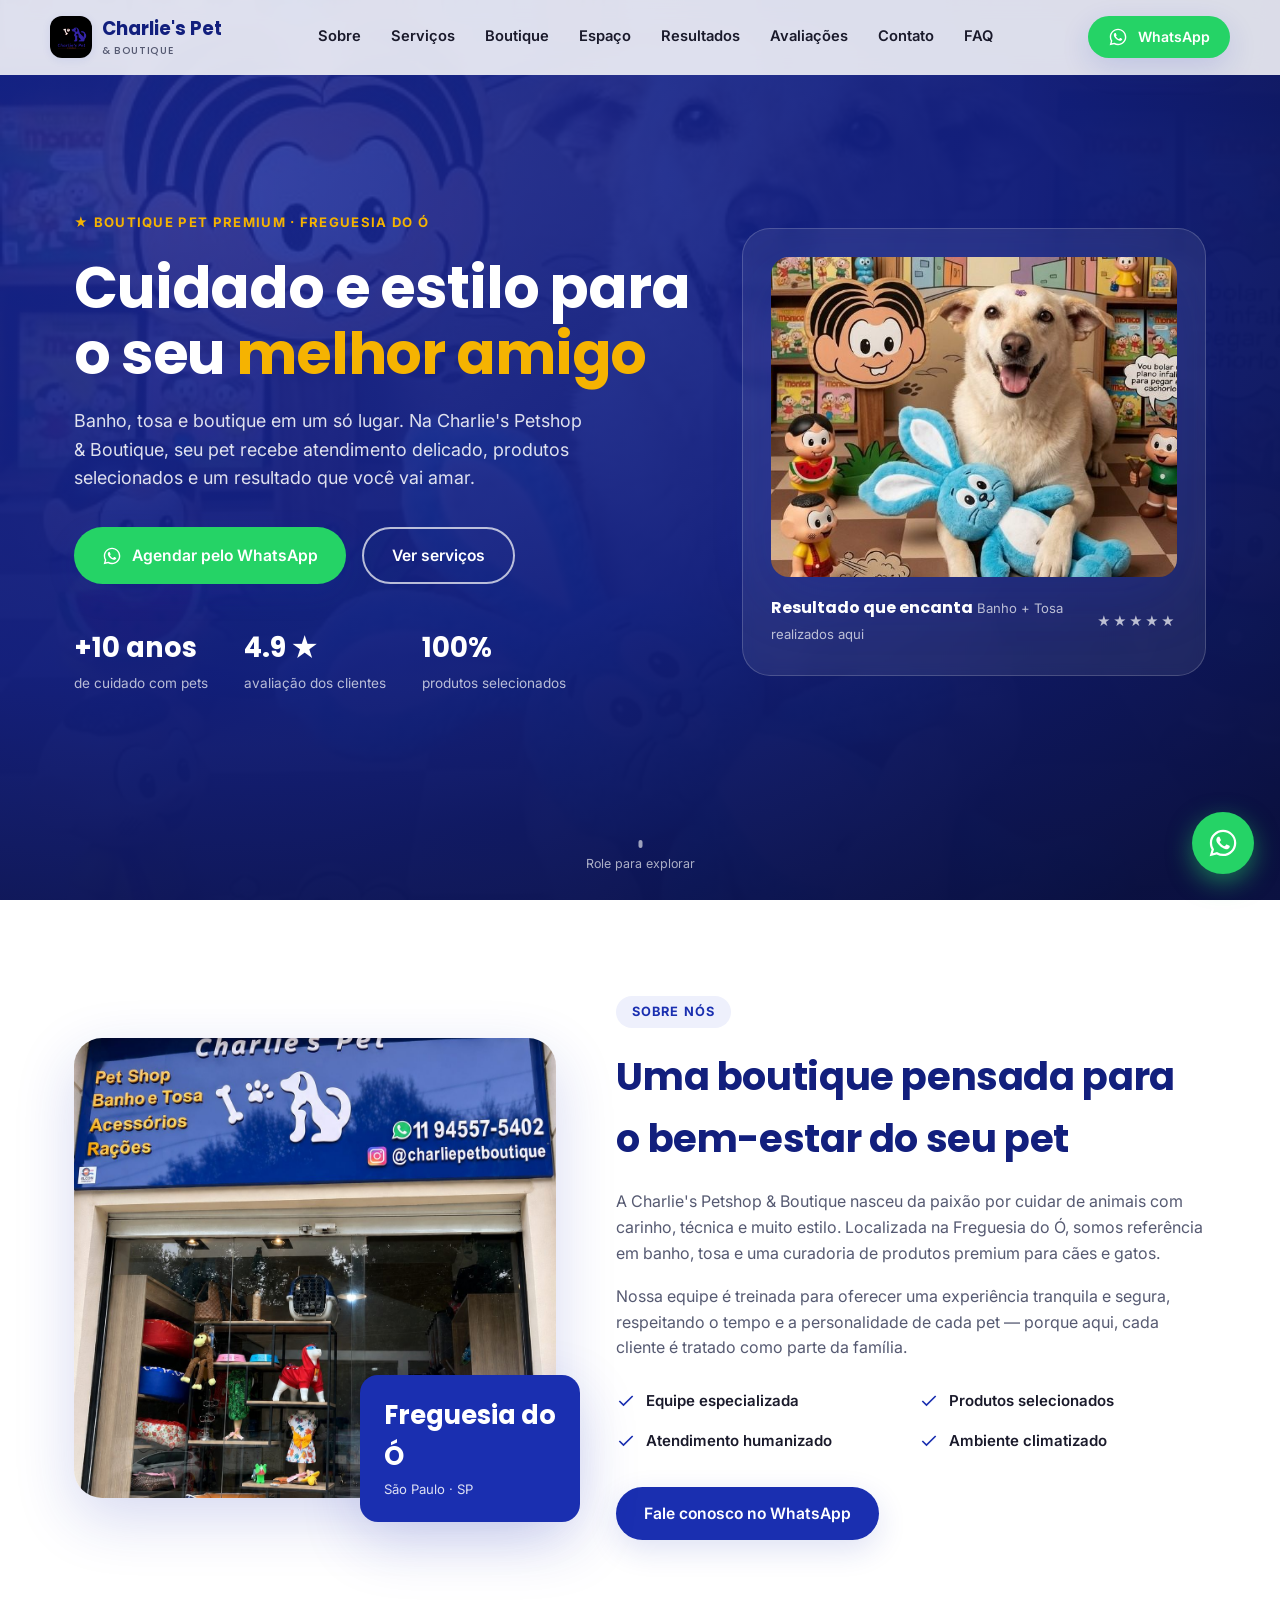
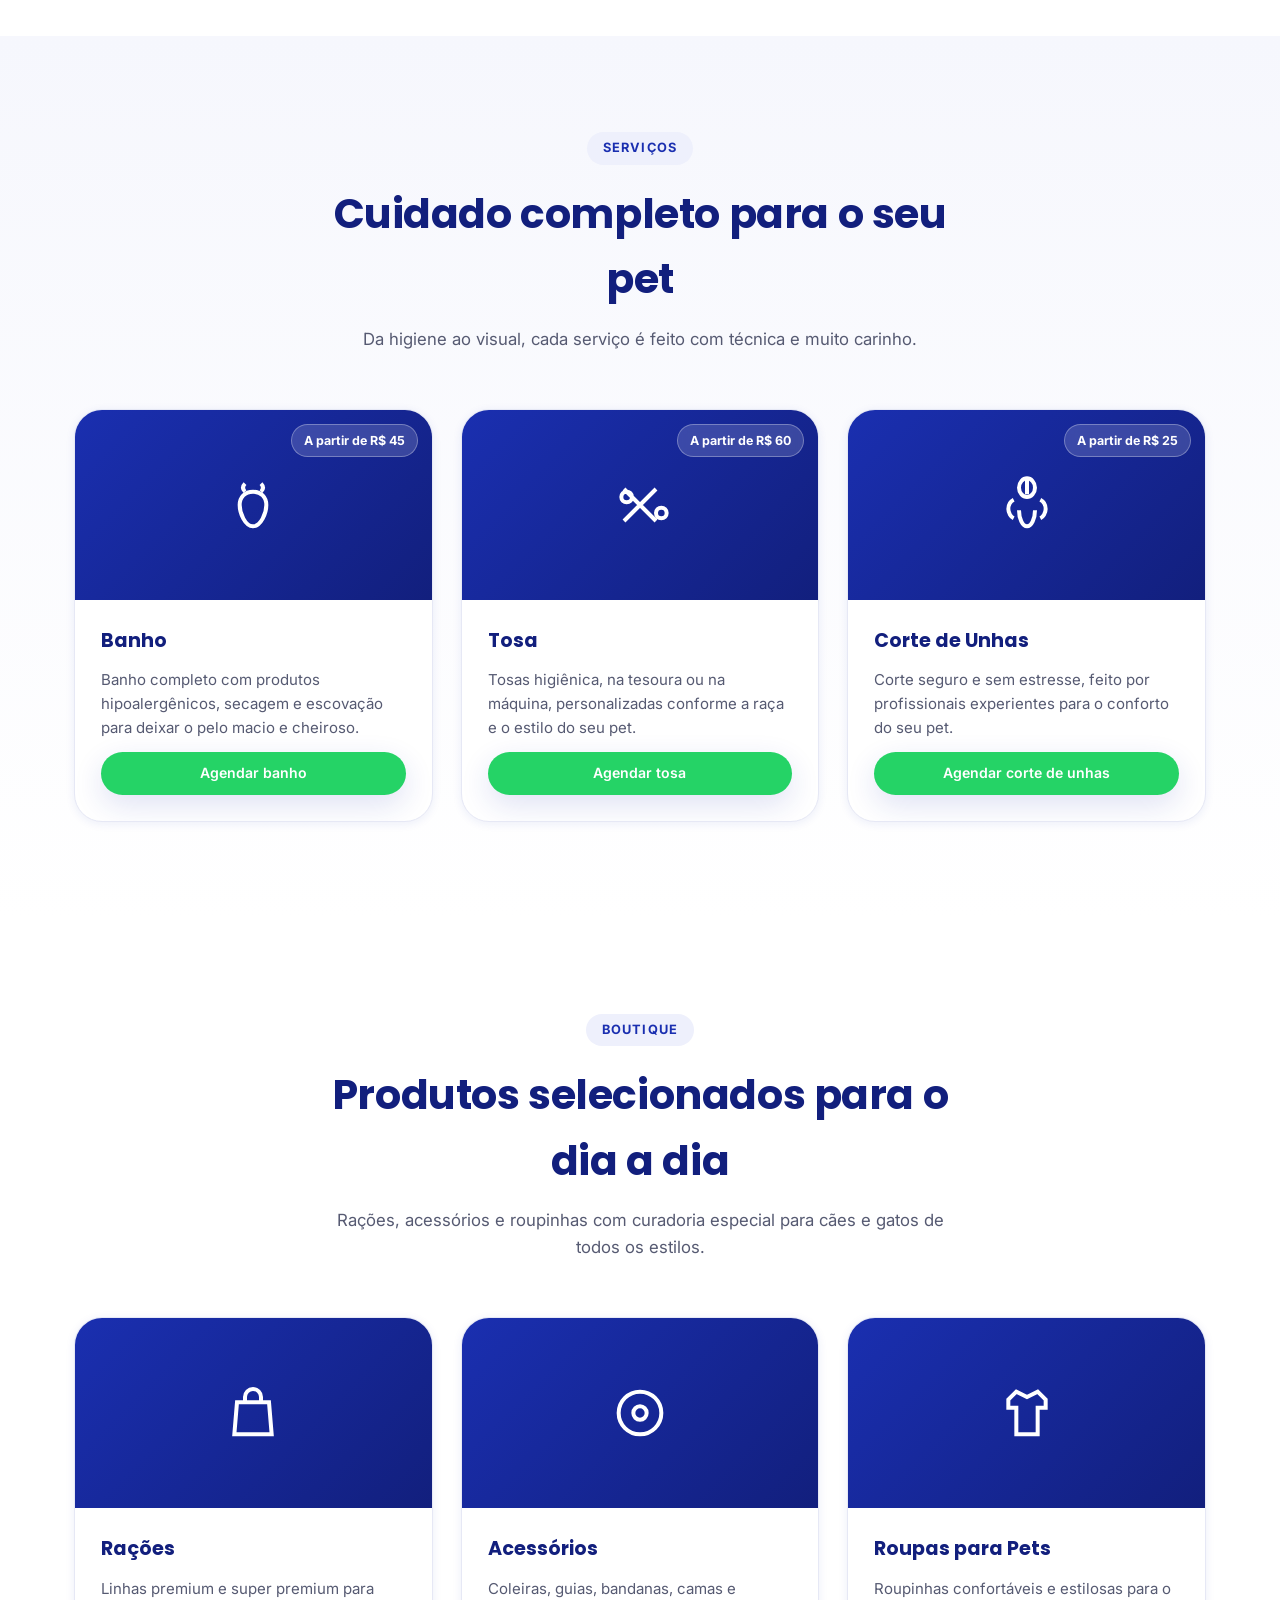
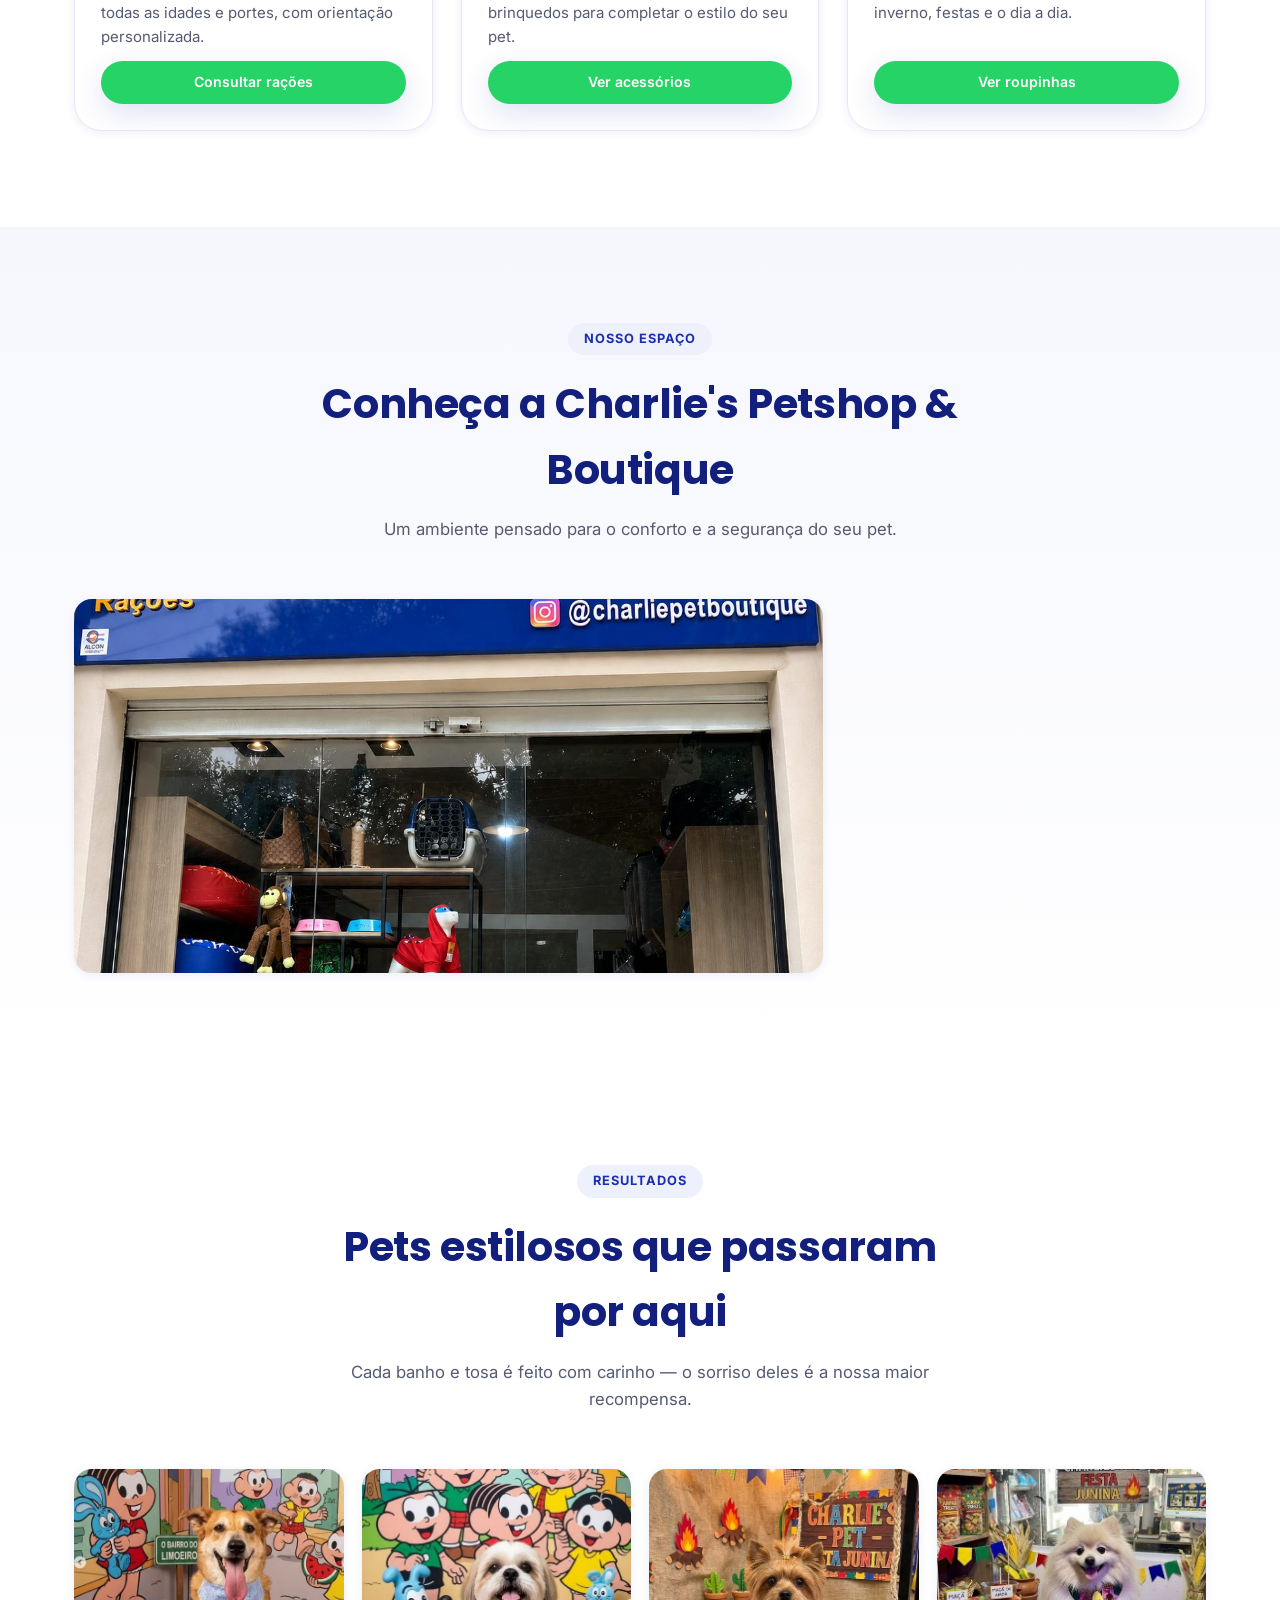
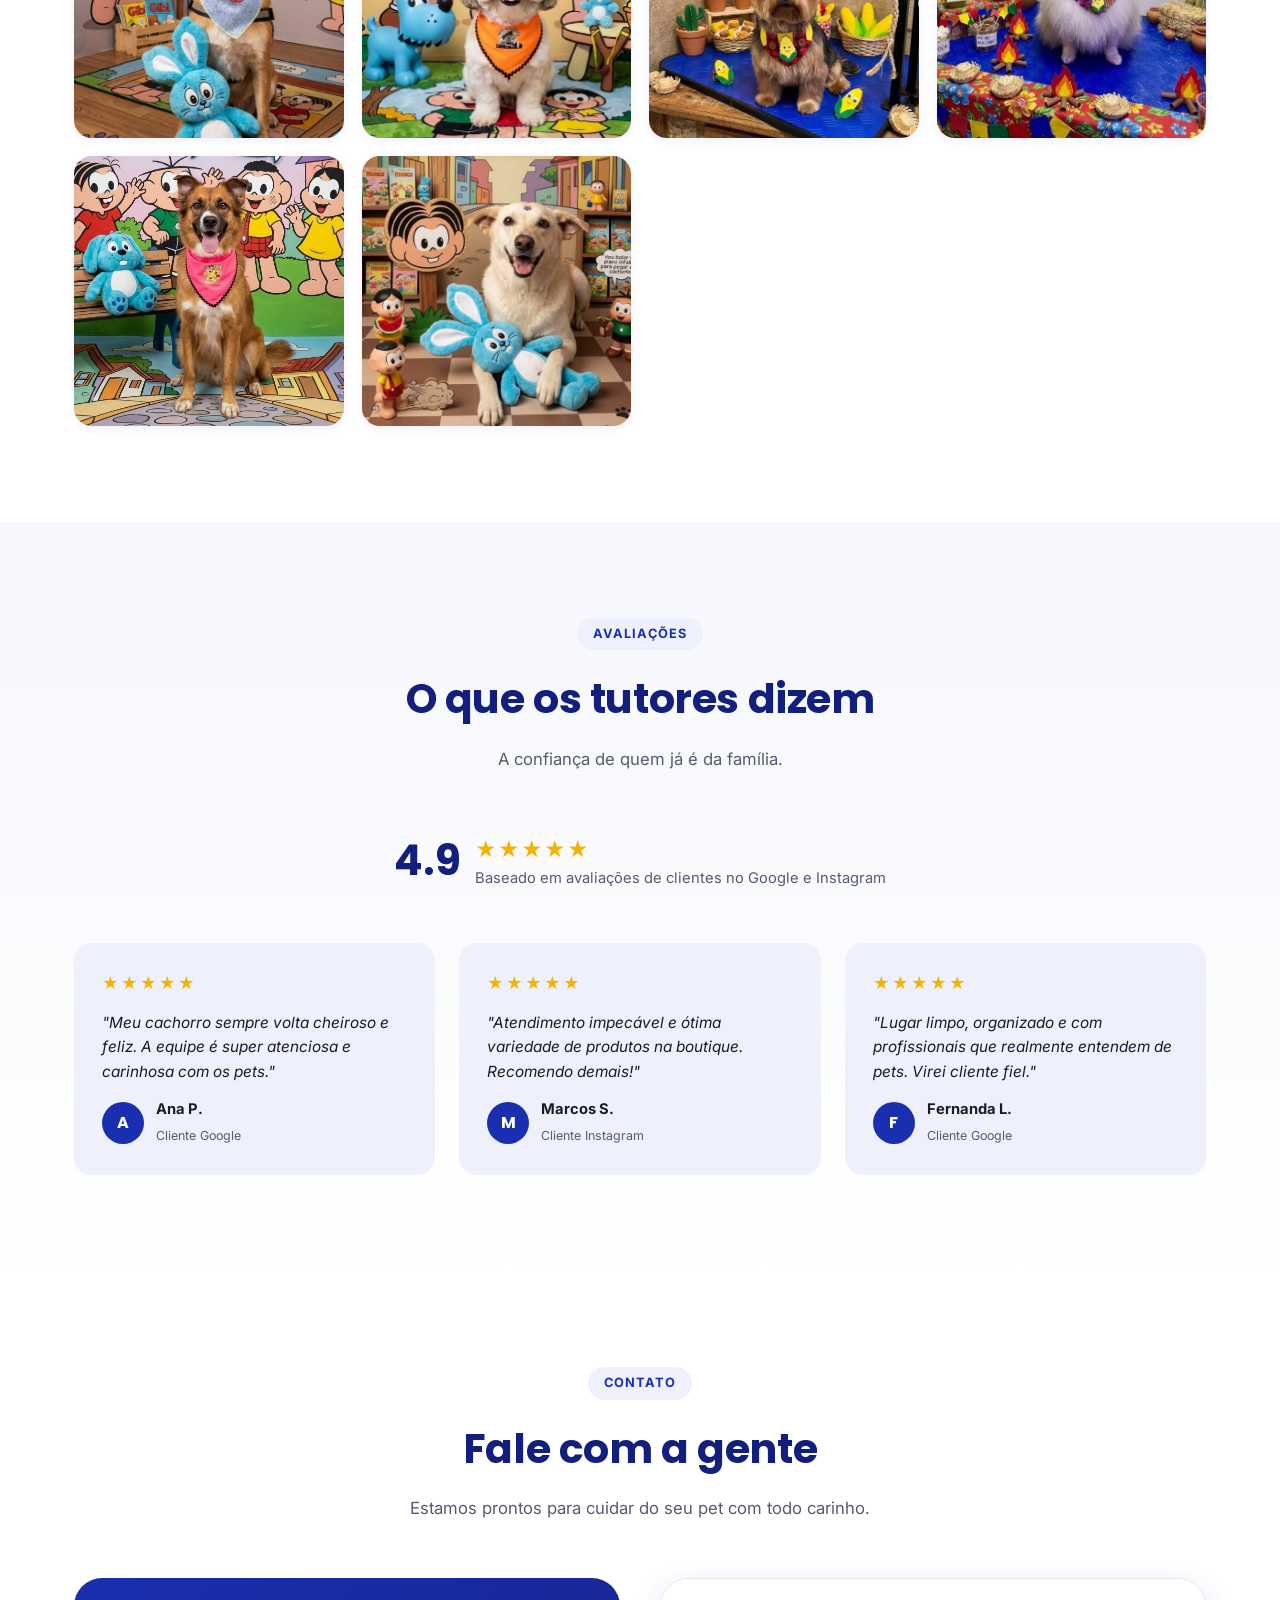
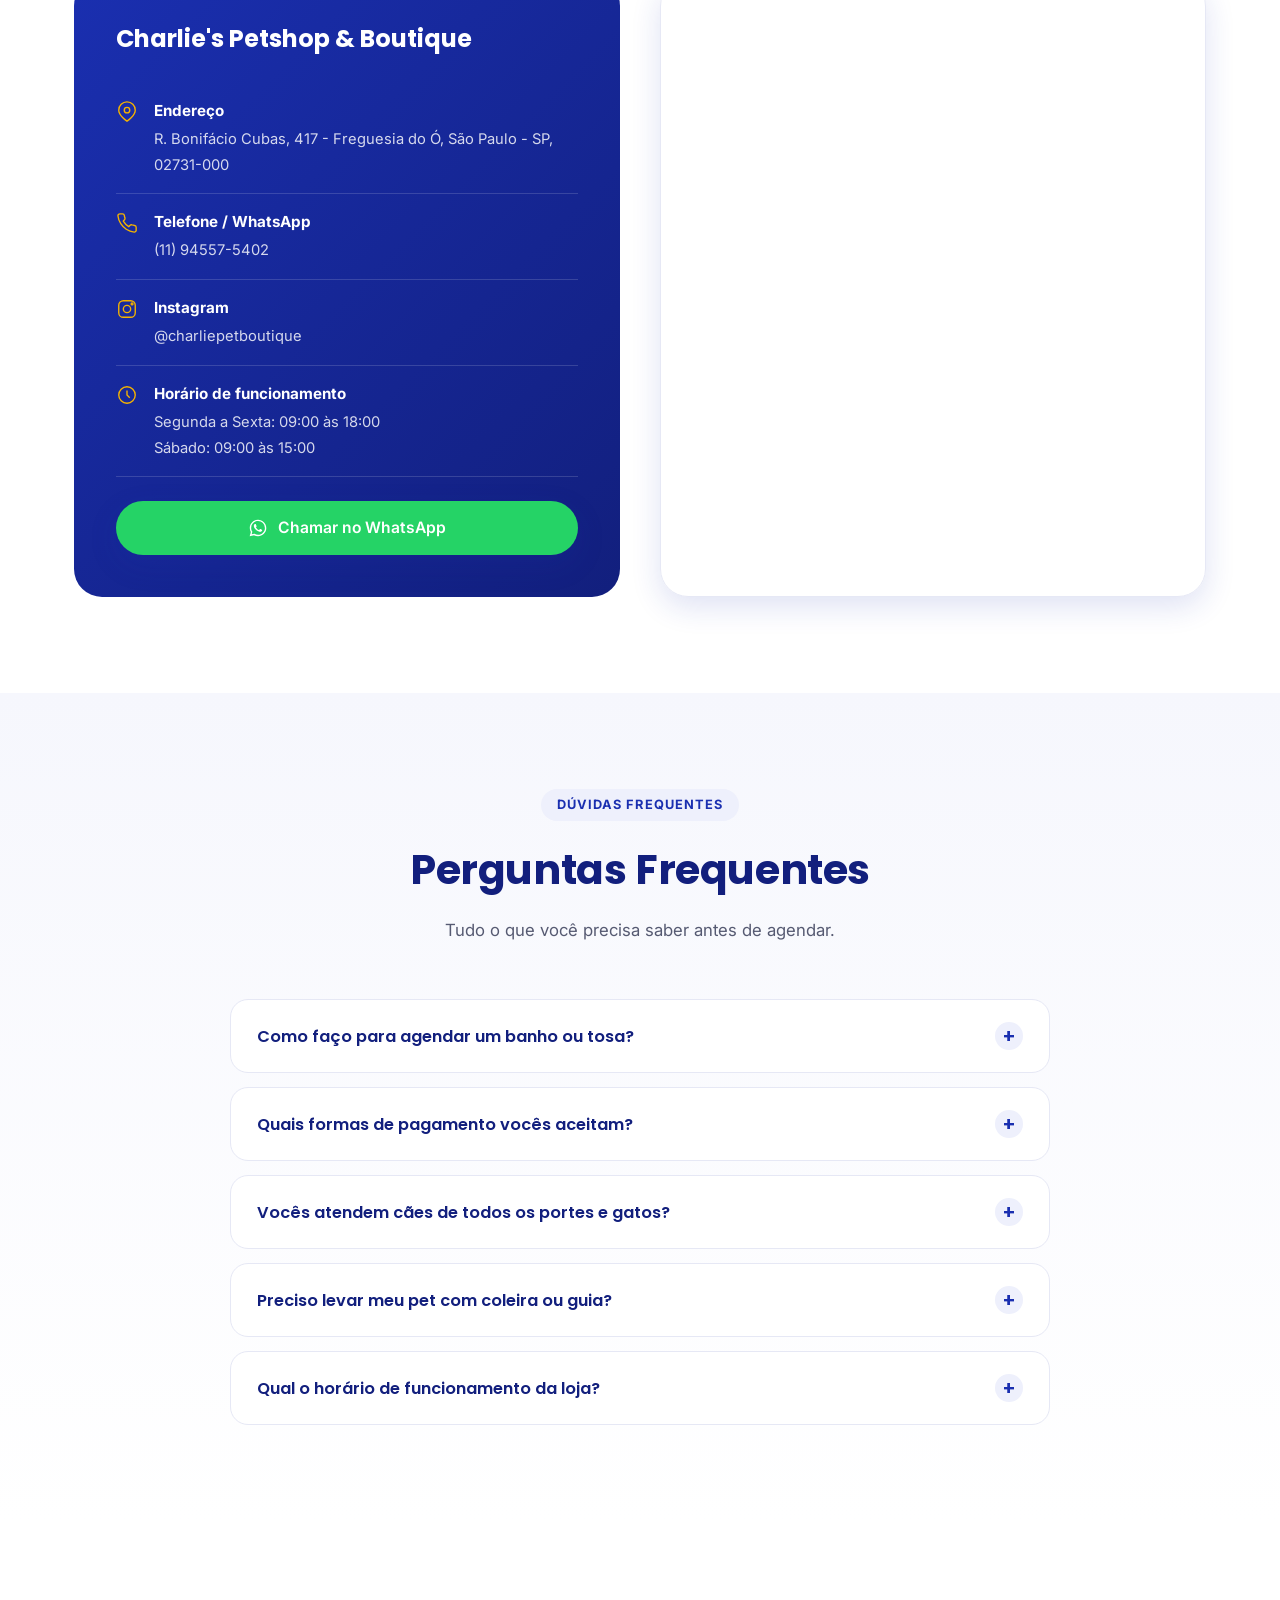
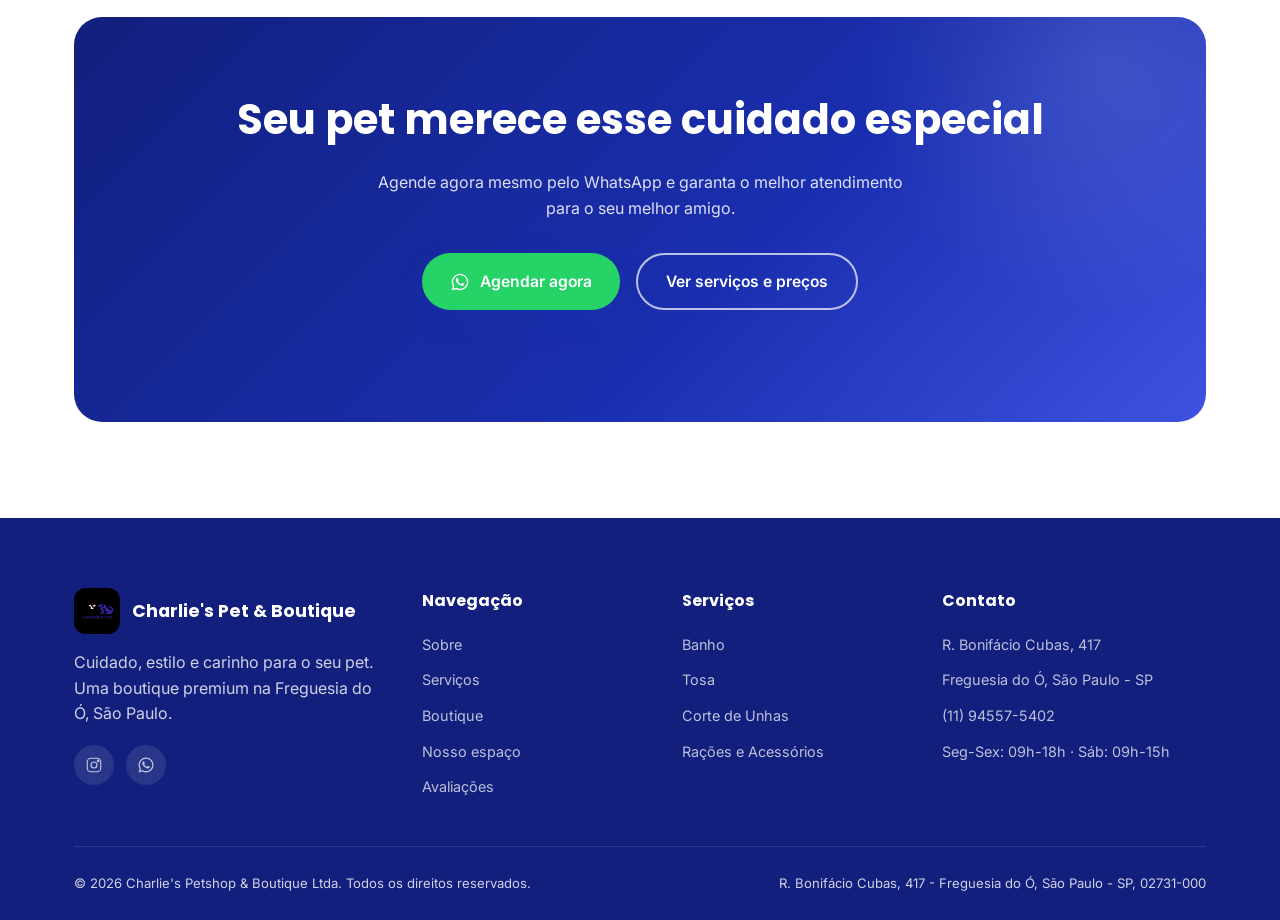
==== index.html @ 3a3f10e5 "Site institucional Charlie's Petshop & Boutique Landing page completa (hero, sobre, serviços, boutiq" ====
<!DOCTYPE html>
<html lang="pt-BR">
<head>
<meta charset="UTF-8">
<meta name="viewport" content="width=device-width, initial-scale=1.0">
<title>Charlie's Petshop &amp; Boutique | Banho, Tosa e Boutique Pet Premium em São Paulo</title>
<meta name="description" content="Charlie's Petshop &amp; Boutique em Freguesia do Ó, São Paulo. Banho, tosa, corte de unhas, rações, acessórios e roupas para pets. Atendimento premium, agende pelo WhatsApp (11) 94557-5402.">
<meta name="keywords" content="petshop freguesia do ó, banho e tosa são paulo, boutique pet, pet shop premium, charlie's pet, tosa higiênica, acessórios para cães e gatos">
<meta name="author" content="Charlie's Petshop & Boutique Ltda">
<meta name="robots" content="index, follow">
<link rel="canonical" href="https://juangabrielaraujo7-bit.github.io/charlieboutiquepetshop/">

<!-- Open Graph -->
<meta property="og:type" content="business.business">
<meta property="og:title" content="Charlie's Petshop & Boutique | Boutique Pet Premium em São Paulo">
<meta property="og:description" content="Banho, tosa, corte de unhas, rações, acessórios e roupas para pets. Uma experiência boutique para o seu melhor amigo. Agende pelo WhatsApp.">
<meta property="og:image" content="https://juangabrielaraujo7-bit.github.io/charlieboutiquepetshop/assets/img/hero-labrador.jpg">
<meta property="og:url" content="https://juangabrielaraujo7-bit.github.io/charlieboutiquepetshop/">
<meta property="og:locale" content="pt_BR">
<meta property="og:site_name" content="Charlie's Petshop & Boutique">

<!-- Twitter -->
<meta name="twitter:card" content="summary_large_image">
<meta name="twitter:title" content="Charlie's Petshop & Boutique">
<meta name="twitter:description" content="Banho, tosa, corte de unhas e boutique pet premium em São Paulo. Agende pelo WhatsApp.">
<meta name="twitter:image" content="https://juangabrielaraujo7-bit.github.io/charlieboutiquepetshop/assets/img/hero-labrador.jpg">

<!-- Favicon -->
<link rel="icon" type="image/jpeg" href="assets/img/logo-charlies-pet.jpg">
<link rel="apple-touch-icon" href="assets/img/logo-charlies-pet.jpg">

<!-- Fonts -->
<link rel="preconnect" href="https://fonts.googleapis.com">
<link rel="preconnect" href="https://fonts.gstatic.com" crossorigin>
<link href="https://fonts.googleapis.com/css2?family=Poppins:wght@600;700&family=Inter:wght@400;500;600;700&display=swap" rel="stylesheet">

<link rel="stylesheet" href="assets/css/styles.css">

<!-- Schema.org LocalBusiness -->
<script type="application/ld+json">
{
  "@context": "https://schema.org",
  "@type": "PetStore",
  "name": "Charlie's Petshop & Boutique Ltda",
  "image": "https://juangabrielaraujo7-bit.github.io/charlieboutiquepetshop/assets/img/fachada-loja.jpg",
  "@id": "https://juangabrielaraujo7-bit.github.io/charlieboutiquepetshop/",
  "url": "https://juangabrielaraujo7-bit.github.io/charlieboutiquepetshop/",
  "telephone": "+5511945575402",
  "priceRange": "$$",
  "address": {
    "@type": "PostalAddress",
    "streetAddress": "R. Bonifácio Cubas, 417",
    "addressLocality": "São Paulo",
    "addressRegion": "SP",
    "postalCode": "02731-000",
    "addressCountry": "BR"
  },
  "geo": {
    "@type": "GeoCoordinates",
    "latitude": -23.4894,
    "longitude": -46.7008
  },
  "openingHoursSpecification": [
    {
      "@type": "OpeningHoursSpecification",
      "dayOfWeek": ["Monday", "Tuesday", "Wednesday", "Thursday", "Friday"],
      "opens": "09:00",
      "closes": "18:00"
    },
    {
      "@type": "OpeningHoursSpecification",
      "dayOfWeek": ["Saturday"],
      "opens": "09:00",
      "closes": "15:00"
    }
  ],
  "sameAs": [
    "https://www.instagram.com/charliepetboutique/"
  ],
  "aggregateRating": {
    "@type": "AggregateRating",
    "ratingValue": "4.9",
    "reviewCount": "87"
  }
}
</script>
</head>
<body>
<a href="#main" class="skip-link">Pular para o conteúdo</a>

<!-- ================= HEADER ================= -->
<header class="site-header">
  <div class="container navbar">
    <a href="#main" class="brand">
      <img src="assets/img/logo-charlies-pet.jpg" alt="Logotipo Charlie's Petshop & Boutique" width="42" height="42">
      <span>Charlie's Pet<small>&amp; Boutique</small></span>
    </a>

    <nav class="nav-links" id="nav-links" aria-label="Navegação principal">
      <a href="#sobre">Sobre</a>
      <a href="#servicos">Serviços</a>
      <a href="#boutique">Boutique</a>
      <a href="#galeria-espaco">Espaço</a>
      <a href="#galeria-servicos">Resultados</a>
      <a href="#avaliacoes">Avaliações</a>
      <a href="#contato">Contato</a>
      <a href="#faq">FAQ</a>
    </nav>

    <div class="nav-actions">
      <a class="btn btn-primary btn-sm" href="https://wa.me/5511945575402?text=Ol%C3%A1%2C%20vim%20pelo%20site%20e%20gostaria%20de%20agendar%20um%20hor%C3%A1rio!" target="_blank" rel="noopener">
        <svg viewBox="0 0 24 24" fill="currentColor"><path d="M12.04 2C6.58 2 2.13 6.45 2.13 11.91c0 1.75.46 3.46 1.32 4.96L2 22l5.25-1.38a9.9 9.9 0 0 0 4.79 1.22h.01c5.46 0 9.91-4.45 9.91-9.91C21.96 6.45 17.5 2 12.04 2zm0 18.15h-.01a8.2 8.2 0 0 1-4.19-1.15l-.3-.18-3.12.82.83-3.04-.2-.31a8.18 8.18 0 0 1-1.26-4.38c0-4.54 3.7-8.24 8.26-8.24 2.2 0 4.27.86 5.83 2.42a8.19 8.19 0 0 1 2.41 5.82c0 4.55-3.7 8.24-8.25 8.24zm4.52-6.16c-.25-.12-1.47-.72-1.69-.81-.23-.08-.4-.12-.56.13-.17.25-.64.81-.79.97-.14.17-.29.19-.54.06-.25-.12-1.05-.39-1.99-1.23-.74-.66-1.24-1.47-1.38-1.72-.15-.25-.02-.38.11-.51.11-.11.25-.29.37-.43.12-.15.16-.25.25-.41.08-.17.04-.31-.02-.44-.06-.12-.56-1.36-.77-1.86-.2-.48-.41-.42-.56-.43h-.48c-.17 0-.43.06-.66.31-.23.25-.86.85-.86 2.07 0 1.22.89 2.4 1.01 2.56.12.17 1.75 2.67 4.24 3.74.59.26 1.05.41 1.41.52.59.19 1.13.16 1.56.1.48-.07 1.47-.6 1.67-1.18.21-.58.21-1.07.15-1.18-.06-.1-.23-.17-.48-.29z"/></svg>
        <span class="btn-label">WhatsApp</span>
      </a>
      <button class="nav-toggle" aria-label="Abrir menu" aria-expanded="false">
        <span></span><span></span><span></span>
      </button>
    </div>
  </div>
</header>

<main id="main">

  <!-- ================= HERO ================= -->
  <section class="hero" id="hero">
    <img src="assets/img/hero-labrador.jpg" alt="" class="hero-bg" aria-hidden="true">
    <div class="container">
      <div class="hero-content">
        <span class="eyebrow">★ Boutique Pet Premium · Freguesia do Ó</span>
        <h1>Cuidado e estilo para o seu <em>melhor amigo</em></h1>
        <p>Banho, tosa e boutique em um só lugar. Na Charlie's Petshop &amp; Boutique, seu pet recebe atendimento delicado, produtos selecionados e um resultado que você vai amar.</p>
        <div class="hero-actions">
          <a class="btn btn-primary" href="https://wa.me/5511945575402?text=Ol%C3%A1%2C%20quero%20agendar%20banho%20e%20tosa%20para%20meu%20pet!" target="_blank" rel="noopener">
            <svg viewBox="0 0 24 24" fill="currentColor"><path d="M12.04 2C6.58 2 2.13 6.45 2.13 11.91c0 1.75.46 3.46 1.32 4.96L2 22l5.25-1.38a9.9 9.9 0 0 0 4.79 1.22h.01c5.46 0 9.91-4.45 9.91-9.91C21.96 6.45 17.5 2 12.04 2zm0 18.15h-.01a8.2 8.2 0 0 1-4.19-1.15l-.3-.18-3.12.82.83-3.04-.2-.31a8.18 8.18 0 0 1-1.26-4.38c0-4.54 3.7-8.24 8.26-8.24 2.2 0 4.27.86 5.83 2.42a8.19 8.19 0 0 1 2.41 5.82c0 4.55-3.7 8.24-8.25 8.24zm4.52-6.16c-.25-.12-1.47-.72-1.69-.81-.23-.08-.4-.12-.56.13-.17.25-.64.81-.79.97-.14.17-.29.19-.54.06-.25-.12-1.05-.39-1.99-1.23-.74-.66-1.24-1.47-1.38-1.72-.15-.25-.02-.38.11-.51.11-.11.25-.29.37-.43.12-.15.16-.25.25-.41.08-.17.04-.31-.02-.44-.06-.12-.56-1.36-.77-1.86-.2-.48-.41-.42-.56-.43h-.48c-.17 0-.43.06-.66.31-.23.25-.86.85-.86 2.07 0 1.22.89 2.4 1.01 2.56.12.17 1.75 2.67 4.24 3.74.59.26 1.05.41 1.41.52.59.19 1.13.16 1.56.1.48-.07 1.47-.6 1.67-1.18.21-.58.21-1.07.15-1.18-.06-.1-.23-.17-.48-.29z"/></svg>
            Agendar pelo WhatsApp
          </a>
          <a class="btn btn-outline" href="#servicos">Ver serviços</a>
        </div>
        <div class="hero-stats">
          <div><strong>+10 anos</strong><span>de cuidado com pets</span></div>
          <div><strong>4.9 ★</strong><span>avaliação dos clientes</span></div>
          <div><strong>100%</strong><span>produtos selecionados</span></div>
        </div>
      </div>

      <div class="hero-card">
        <img src="assets/img/hero-labrador.jpg" alt="Cão feliz após banho e tosa na Charlie's Petshop & Boutique" width="586" height="606" loading="eager">
        <div class="hero-card-caption">
          <div>
            <strong>Resultado que encanta</strong>
            <span>Banho + Tosa realizados aqui</span>
          </div>
          <span class="stars">★★★★★</span>
        </div>
      </div>
    </div>
    <div class="scroll-cue"><span class="dot"></span>Role para explorar</div>
  </section>

  <!-- ================= SOBRE ================= -->
  <section id="sobre">
    <div class="container about-grid">
      <div class="about-media">
        <img src="assets/img/fachada-loja.jpg" alt="Fachada da loja Charlie's Petshop & Boutique na Freguesia do Ó, São Paulo" width="1148" height="1370" loading="lazy">
        <div class="about-badge">
          <strong>Freguesia do Ó</strong>
          <span>São Paulo · SP</span>
        </div>
      </div>
      <div class="about-content">
        <span class="section-tag">Sobre nós</span>
        <h2>Uma boutique pensada para o bem-estar do seu pet</h2>
        <p>A Charlie's Petshop &amp; Boutique nasceu da paixão por cuidar de animais com carinho, técnica e muito estilo. Localizada na Freguesia do Ó, somos referência em banho, tosa e uma curadoria de produtos premium para cães e gatos.</p>
        <p>Nossa equipe é treinada para oferecer uma experiência tranquila e segura, respeitando o tempo e a personalidade de cada pet — porque aqui, cada cliente é tratado como parte da família.</p>
        <ul class="about-list">
          <li><svg viewBox="0 0 24 24" fill="none" stroke="currentColor" stroke-width="2"><path d="M20 6L9 17l-5-5"/></svg>Equipe especializada</li>
          <li><svg viewBox="0 0 24 24" fill="none" stroke="currentColor" stroke-width="2"><path d="M20 6L9 17l-5-5"/></svg>Produtos selecionados</li>
          <li><svg viewBox="0 0 24 24" fill="none" stroke="currentColor" stroke-width="2"><path d="M20 6L9 17l-5-5"/></svg>Atendimento humanizado</li>
          <li><svg viewBox="0 0 24 24" fill="none" stroke="currentColor" stroke-width="2"><path d="M20 6L9 17l-5-5"/></svg>Ambiente climatizado</li>
        </ul>
        <a class="btn btn-royal" href="https://wa.me/5511945575402?text=Ol%C3%A1%2C%20quero%20saber%20mais%20sobre%20a%20Charlie's%20Pet!" target="_blank" rel="noopener">Fale conosco no WhatsApp</a>
      </div>
    </div>
  </section>

  <!-- ================= SERVIÇOS ================= -->
  <section id="servicos" class="bg-soft">
    <div class="container">
      <div class="section-header">
        <span class="section-tag">Serviços</span>
        <h2>Cuidado completo para o seu pet</h2>
        <p>Da higiene ao visual, cada serviço é feito com técnica e muito carinho.</p>
      </div>

      <div class="cards-grid">
        <div class="card">
          <div class="card-media">
            <span class="price-tag">A partir de R$ 45</span>
            <svg viewBox="0 0 24 24" fill="none" stroke="currentColor" stroke-width="1.5"><path d="M7 12c0-3 2-5 5-5s5 2 5 5-2 8-5 8-5-5-5-8Z"/><path d="M9 4c-1 1-1 2 0 3M15 4c1 1 1 2 0 3"/></svg>
          </div>
          <div class="card-body">
            <h3>Banho</h3>
            <p>Banho completo com produtos hipoalergênicos, secagem e escovação para deixar o pelo macio e cheiroso.</p>
            <a class="btn btn-primary btn-sm btn-block" href="https://wa.me/5511945575402?text=Ol%C3%A1%2C%20quero%20agendar%20um%20banho%20para%20meu%20pet!" target="_blank" rel="noopener">Agendar banho</a>
          </div>
        </div>

        <div class="card">
          <div class="card-media">
            <span class="price-tag">A partir de R$ 60</span>
            <svg viewBox="0 0 24 24" fill="none" stroke="currentColor" stroke-width="1.5"><path d="M6 6l12 12M18 6 6 18M9 9a2 2 0 1 1-4 0 2 2 0 0 1 4 0Zm13 6a2 2 0 1 1-4 0 2 2 0 0 1 4 0Z"/></svg>
          </div>
          <div class="card-body">
            <h3>Tosa</h3>
            <p>Tosas higiênica, na tesoura ou na máquina, personalizadas conforme a raça e o estilo do seu pet.</p>
            <a class="btn btn-primary btn-sm btn-block" href="https://wa.me/5511945575402?text=Ol%C3%A1%2C%20quero%20agendar%20uma%20tosa%20para%20meu%20pet!" target="_blank" rel="noopener">Agendar tosa</a>
          </div>
        </div>

        <div class="card">
          <div class="card-media">
            <span class="price-tag">A partir de R$ 25</span>
            <svg viewBox="0 0 24 24" fill="none" stroke="currentColor" stroke-width="1.5"><path d="M12 2v6M12 2c-1.5 0-3 1.5-3 3.5S10.5 9 12 9s3-1.5 3-3.5S13.5 2 12 2ZM7 10c-1.2.6-2 2-2 3.5S6 16.5 7 17M17 10c1.2.6 2 2 2 3.5S18 16.5 17 17M9 14c0 3 1.3 6 3 6s3-3 3-6"/></svg>
          </div>
          <div class="card-body">
            <h3>Corte de Unhas</h3>
            <p>Corte seguro e sem estresse, feito por profissionais experientes para o conforto do seu pet.</p>
            <a class="btn btn-primary btn-sm btn-block" href="https://wa.me/5511945575402?text=Ol%C3%A1%2C%20quero%20agendar%20o%20corte%20de%20unhas%20do%20meu%20pet!" target="_blank" rel="noopener">Agendar corte de unhas</a>
          </div>
        </div>
      </div>
    </div>
  </section>

  <!-- ================= BOUTIQUE / PRODUTOS ================= -->
  <section id="boutique">
    <div class="container">
      <div class="section-header">
        <span class="section-tag">Boutique</span>
        <h2>Produtos selecionados para o dia a dia</h2>
        <p>Rações, acessórios e roupinhas com curadoria especial para cães e gatos de todos os estilos.</p>
      </div>

      <div class="cards-grid">
        <div class="card">
          <div class="card-media">
            <svg viewBox="0 0 24 24" fill="none" stroke="currentColor" stroke-width="1.5"><path d="M6 8h12l1 12H5L6 8Z"/><path d="M9 8V6a3 3 0 0 1 6 0v2"/></svg>
          </div>
          <div class="card-body">
            <h3>Rações</h3>
            <p>Linhas premium e super premium para todas as idades e portes, com orientação personalizada.</p>
            <a class="btn btn-primary btn-sm btn-block" href="https://wa.me/5511945575402?text=Ol%C3%A1%2C%20quero%20saber%20sobre%20as%20ra%C3%A7%C3%B5es%20dispon%C3%ADveis!" target="_blank" rel="noopener">Consultar rações</a>
          </div>
        </div>

        <div class="card">
          <div class="card-media">
            <svg viewBox="0 0 24 24" fill="none" stroke="currentColor" stroke-width="1.5"><circle cx="12" cy="12" r="8"/><circle cx="12" cy="12" r="2.5"/></svg>
          </div>
          <div class="card-body">
            <h3>Acessórios</h3>
            <p>Coleiras, guias, bandanas, camas e brinquedos para completar o estilo do seu pet.</p>
            <a class="btn btn-primary btn-sm btn-block" href="https://wa.me/5511945575402?text=Ol%C3%A1%2C%20quero%20ver%20os%20acess%C3%B3rios%20dispon%C3%ADveis!" target="_blank" rel="noopener">Ver acessórios</a>
          </div>
        </div>

        <div class="card">
          <div class="card-media">
            <svg viewBox="0 0 24 24" fill="none" stroke="currentColor" stroke-width="1.5"><path d="M8 4 5 7v3h3v10h8V10h3V7l-3-3-4 2-4-2Z"/></svg>
          </div>
          <div class="card-body">
            <h3>Roupas para Pets</h3>
            <p>Roupinhas confortáveis e estilosas para o inverno, festas e o dia a dia.</p>
            <a class="btn btn-primary btn-sm btn-block" href="https://wa.me/5511945575402?text=Ol%C3%A1%2C%20quero%20ver%20as%20roupas%20para%20pets%20dispon%C3%ADveis!" target="_blank" rel="noopener">Ver roupinhas</a>
          </div>
        </div>
      </div>
    </div>
  </section>

  <!-- ================= GALERIA DO ESPAÇO ================= -->
  <section id="galeria-espaco" class="bg-soft">
    <div class="container">
      <div class="section-header">
        <span class="section-tag">Nosso espaço</span>
        <h2>Conheça a Charlie's Petshop &amp; Boutique</h2>
        <p>Um ambiente pensado para o conforto e a segurança do seu pet.</p>
      </div>

      <div class="gallery-grid space-gallery">
        <div class="gallery-item wide" data-lightbox>
          <img src="assets/img/fachada-loja.jpg" data-full="assets/img/fachada-loja.jpg" alt="Fachada e vitrine da Charlie's Petshop & Boutique, com produtos e acessórios em exposição" loading="lazy" width="1148" height="1370">
          <div class="gallery-caption">Nossa fachada na R. Bonifácio Cubas, 417</div>
        </div>
      </div>
    </div>
  </section>

  <!-- ================= GALERIA DE SERVIÇOS REALIZADOS ================= -->
  <section id="galeria-servicos">
    <div class="container">
      <div class="section-header">
        <span class="section-tag">Resultados</span>
        <h2>Pets estilosos que passaram por aqui</h2>
        <p>Cada banho e tosa é feito com carinho — o sorriso deles é a nossa maior recompensa.</p>
      </div>

      <div class="gallery-grid">
        <div class="gallery-item" data-lightbox>
          <img src="assets/img/pet-viralata.jpg" data-full="assets/img/pet-viralata.jpg" alt="Cão vira-lata feliz após banho na Charlie's Petshop & Boutique" loading="lazy" width="598" height="617">
          <div class="gallery-caption">Banho &amp; carinho</div>
        </div>
        <div class="gallery-item" data-lightbox>
          <img src="assets/img/pet-shihtzu.jpg" data-full="assets/img/pet-shihtzu.jpg" alt="Shih Tzu tosado e estiloso na Charlie's Petshop & Boutique" loading="lazy" width="542" height="597">
          <div class="gallery-caption">Tosa impecável</div>
        </div>
        <div class="gallery-item" data-lightbox>
          <img src="assets/img/pet-yorkie.jpg" data-full="assets/img/pet-yorkie.jpg" alt="Yorkshire com acessório após tosa na Charlie's Petshop & Boutique" loading="lazy" width="592" height="717">
          <div class="gallery-caption">Estilo e cuidado</div>
        </div>
        <div class="gallery-item" data-lightbox>
          <img src="assets/img/pet-pomerania.jpg" data-full="assets/img/pet-pomerania.jpg" alt="Lulu da Pomerânia após banho e tosa na Charlie's Petshop & Boutique" loading="lazy" width="553" height="556">
          <div class="gallery-caption">Fofura garantida</div>
        </div>
        <div class="gallery-item" data-lightbox>
          <img src="assets/img/pet-bandana-rosa.jpg" data-full="assets/img/pet-bandana-rosa.jpg" alt="Cão com bandana rosa após tosa na Charlie's Petshop & Boutique" loading="lazy" width="562" height="537">
          <div class="gallery-caption">Charme boutique</div>
        </div>
        <div class="gallery-item" data-lightbox>
          <img src="assets/img/hero-labrador.jpg" data-full="assets/img/hero-labrador.jpg" alt="Labrador feliz após banho na Charlie's Petshop & Boutique" loading="lazy" width="586" height="606">
          <div class="gallery-caption">Sorriso garantido</div>
        </div>
      </div>
    </div>
  </section>

  <!-- ================= AVALIAÇÕES ================= -->
  <section id="avaliacoes" class="bg-soft">
    <div class="container">
      <div class="section-header">
        <span class="section-tag">Avaliações</span>
        <h2>O que os tutores dizem</h2>
        <p>A confiança de quem já é da família.</p>
      </div>

      <div class="reviews-summary">
        <span class="score">4.9</span>
        <div>
          <div class="stars">★★★★★</div>
          <p>Baseado em avaliações de clientes no Google e Instagram</p>
        </div>
      </div>

      <div class="reviews-grid">
        <div class="review-card">
          <div class="stars">★★★★★</div>
          <p>"Meu cachorro sempre volta cheiroso e feliz. A equipe é super atenciosa e carinhosa com os pets."</p>
          <div class="reviewer">
            <div class="review-avatar">A</div>
            <div><strong>Ana P.</strong><span>Cliente Google</span></div>
          </div>
        </div>
        <div class="review-card">
          <div class="stars">★★★★★</div>
          <p>"Atendimento impecável e ótima variedade de produtos na boutique. Recomendo demais!"</p>
          <div class="reviewer">
            <div class="review-avatar">M</div>
            <div><strong>Marcos S.</strong><span>Cliente Instagram</span></div>
          </div>
        </div>
        <div class="review-card">
          <div class="stars">★★★★★</div>
          <p>"Lugar limpo, organizado e com profissionais que realmente entendem de pets. Virei cliente fiel."</p>
          <div class="reviewer">
            <div class="review-avatar">F</div>
            <div><strong>Fernanda L.</strong><span>Cliente Google</span></div>
          </div>
        </div>
      </div>
    </div>
  </section>

  <!-- ================= CONTATO ================= -->
  <section id="contato">
    <div class="container">
      <div class="section-header">
        <span class="section-tag">Contato</span>
        <h2>Fale com a gente</h2>
        <p>Estamos prontos para cuidar do seu pet com todo carinho.</p>
      </div>

      <div class="contact-grid">
        <div class="contact-info-card">
          <h3>Charlie's Petshop &amp; Boutique</h3>

          <div class="contact-item">
            <svg viewBox="0 0 24 24" fill="none" stroke="currentColor" stroke-width="1.5"><path d="M21 10c0 6-9 12-9 12s-9-6-9-12a9 9 0 0 1 18 0Z"/><circle cx="12" cy="10" r="3"/></svg>
            <div><strong>Endereço</strong><span>R. Bonifácio Cubas, 417 - Freguesia do Ó, São Paulo - SP, 02731-000</span></div>
          </div>

          <div class="contact-item">
            <svg viewBox="0 0 24 24" fill="none" stroke="currentColor" stroke-width="1.5"><path d="M22 16.9v3a2 2 0 0 1-2.2 2 19.8 19.8 0 0 1-8.6-3.1 19.5 19.5 0 0 1-6-6 19.8 19.8 0 0 1-3.1-8.7A2 2 0 0 1 4.1 2h3a2 2 0 0 1 2 1.7c.1.9.3 1.8.6 2.7a2 2 0 0 1-.4 2.1L8 9.9a16 16 0 0 0 6 6l1.4-1.4a2 2 0 0 1 2.1-.4c.9.3 1.8.5 2.7.6a2 2 0 0 1 1.8 2Z"/></svg>
            <div><strong>Telefone / WhatsApp</strong><a href="https://wa.me/5511945575402" target="_blank" rel="noopener">(11) 94557-5402</a></div>
          </div>

          <div class="contact-item">
            <svg viewBox="0 0 24 24" fill="none" stroke="currentColor" stroke-width="1.5"><rect x="3" y="3" width="18" height="18" rx="5"/><circle cx="12" cy="12" r="4"/><circle cx="17.5" cy="6.5" r="1"/></svg>
            <div><strong>Instagram</strong><a href="https://www.instagram.com/charliepetboutique/" target="_blank" rel="noopener">@charliepetboutique</a></div>
          </div>

          <div class="contact-item">
            <svg viewBox="0 0 24 24" fill="none" stroke="currentColor" stroke-width="1.5"><circle cx="12" cy="12" r="9"/><path d="M12 7v5l3 3"/></svg>
            <div><strong>Horário de funcionamento</strong><span>Segunda a Sexta: 09:00 às 18:00<br>Sábado: 09:00 às 15:00</span></div>
          </div>

          <a class="btn btn-primary btn-block" style="margin-top:24px" href="https://wa.me/5511945575402?text=Ol%C3%A1%2C%20vim%20pelo%20site%20e%20quero%20mais%20informa%C3%A7%C3%B5es!" target="_blank" rel="noopener">
            <svg viewBox="0 0 24 24" fill="currentColor"><path d="M12.04 2C6.58 2 2.13 6.45 2.13 11.91c0 1.75.46 3.46 1.32 4.96L2 22l5.25-1.38a9.9 9.9 0 0 0 4.79 1.22h.01c5.46 0 9.91-4.45 9.91-9.91C21.96 6.45 17.5 2 12.04 2zm0 18.15h-.01a8.2 8.2 0 0 1-4.19-1.15l-.3-.18-3.12.82.83-3.04-.2-.31a8.18 8.18 0 0 1-1.26-4.38c0-4.54 3.7-8.24 8.26-8.24 2.2 0 4.27.86 5.83 2.42a8.19 8.19 0 0 1 2.41 5.82c0 4.55-3.7 8.24-8.25 8.24zm4.52-6.16c-.25-.12-1.47-.72-1.69-.81-.23-.08-.4-.12-.56.13-.17.25-.64.81-.79.97-.14.17-.29.19-.54.06-.25-.12-1.05-.39-1.99-1.23-.74-.66-1.24-1.47-1.38-1.72-.15-.25-.02-.38.11-.51.11-.11.25-.29.37-.43.12-.15.16-.25.25-.41.08-.17.04-.31-.02-.44-.06-.12-.56-1.36-.77-1.86-.2-.48-.41-.42-.56-.43h-.48c-.17 0-.43.06-.66.31-.23.25-.86.85-.86 2.07 0 1.22.89 2.4 1.01 2.56.12.17 1.75 2.67 4.24 3.74.59.26 1.05.41 1.41.52.59.19 1.13.16 1.56.1.48-.07 1.47-.6 1.67-1.18.21-.58.21-1.07.15-1.18-.06-.1-.23-.17-.48-.29z"/></svg>
            Chamar no WhatsApp
          </a>
        </div>

        <!-- ================= MAPA ================= -->
        <div class="map-wrap">
          <iframe
            src="https://www.google.com/maps?q=R.+Bonif%C3%A1cio+Cubas,+417+-+Freguesia+do+%C3%93,+S%C3%A3o+Paulo+-+SP,+02731-000&output=embed"
            title="Mapa de localização da Charlie's Petshop & Boutique"
            loading="lazy"
            referrerpolicy="no-referrer-when-downgrade"
            allowfullscreen></iframe>
        </div>
      </div>
    </div>
  </section>

  <!-- ================= FAQ ================= -->
  <section id="faq" class="bg-soft">
    <div class="container">
      <div class="section-header">
        <span class="section-tag">Dúvidas frequentes</span>
        <h2>Perguntas Frequentes</h2>
        <p>Tudo o que você precisa saber antes de agendar.</p>
      </div>

      <div class="faq-list">
        <div class="faq-item">
          <button class="faq-question" aria-expanded="false">Como faço para agendar um banho ou tosa?<span class="icon">+</span></button>
          <div class="faq-answer"><p>É simples! Basta clicar em qualquer botão do WhatsApp no site ou chamar diretamente no número (11) 94557-5402 e escolher o melhor horário.</p></div>
        </div>
        <div class="faq-item">
          <button class="faq-question" aria-expanded="false">Quais formas de pagamento vocês aceitam?<span class="icon">+</span></button>
          <div class="faq-answer"><p>Aceitamos dinheiro, PIX, cartão de débito e crédito. Consulte condições especiais direto pelo WhatsApp.</p></div>
        </div>
        <div class="faq-item">
          <button class="faq-question" aria-expanded="false">Vocês atendem cães de todos os portes e gatos?<span class="icon">+</span></button>
          <div class="faq-answer"><p>Sim! Atendemos cães de pequeno, médio e grande porte, além de gatos, sempre com todo cuidado e paciência necessários.</p></div>
        </div>
        <div class="faq-item">
          <button class="faq-question" aria-expanded="false">Preciso levar meu pet com coleira ou guia?<span class="icon">+</span></button>
          <div class="faq-answer"><p>Sim, por segurança pedimos que os pets cheguem sempre com coleira e guia (ou caixa de transporte, no caso de gatos).</p></div>
        </div>
        <div class="faq-item">
          <button class="faq-question" aria-expanded="false">Qual o horário de funcionamento da loja?<span class="icon">+</span></button>
          <div class="faq-answer"><p>Funcionamos de Segunda a Sexta das 09:00 às 18:00 e aos Sábados das 09:00 às 15:00.</p></div>
        </div>
      </div>
    </div>
  </section>

  <!-- ================= CTA FINAL ================= -->
  <section id="cta-final">
    <div class="container">
      <div class="cta-final">
        <h2>Seu pet merece esse cuidado especial</h2>
        <p>Agende agora mesmo pelo WhatsApp e garanta o melhor atendimento para o seu melhor amigo.</p>
        <div class="hero-actions">
          <a class="btn btn-primary" href="https://wa.me/5511945575402?text=Ol%C3%A1%2C%20quero%20agendar%20um%20hor%C3%A1rio%20agora!" target="_blank" rel="noopener">
            <svg viewBox="0 0 24 24" fill="currentColor"><path d="M12.04 2C6.58 2 2.13 6.45 2.13 11.91c0 1.75.46 3.46 1.32 4.96L2 22l5.25-1.38a9.9 9.9 0 0 0 4.79 1.22h.01c5.46 0 9.91-4.45 9.91-9.91C21.96 6.45 17.5 2 12.04 2zm0 18.15h-.01a8.2 8.2 0 0 1-4.19-1.15l-.3-.18-3.12.82.83-3.04-.2-.31a8.18 8.18 0 0 1-1.26-4.38c0-4.54 3.7-8.24 8.26-8.24 2.2 0 4.27.86 5.83 2.42a8.19 8.19 0 0 1 2.41 5.82c0 4.55-3.7 8.24-8.25 8.24zm4.52-6.16c-.25-.12-1.47-.72-1.69-.81-.23-.08-.4-.12-.56.13-.17.25-.64.81-.79.97-.14.17-.29.19-.54.06-.25-.12-1.05-.39-1.99-1.23-.74-.66-1.24-1.47-1.38-1.72-.15-.25-.02-.38.11-.51.11-.11.25-.29.37-.43.12-.15.16-.25.25-.41.08-.17.04-.31-.02-.44-.06-.12-.56-1.36-.77-1.86-.2-.48-.41-.42-.56-.43h-.48c-.17 0-.43.06-.66.31-.23.25-.86.85-.86 2.07 0 1.22.89 2.4 1.01 2.56.12.17 1.75 2.67 4.24 3.74.59.26 1.05.41 1.41.52.59.19 1.13.16 1.56.1.48-.07 1.47-.6 1.67-1.18.21-.58.21-1.07.15-1.18-.06-.1-.23-.17-.48-.29z"/></svg>
            Agendar agora
          </a>
          <a class="btn btn-outline" href="#servicos">Ver serviços e preços</a>
        </div>
      </div>
    </div>
  </section>

</main>

<!-- ================= RODAPÉ ================= -->
<footer class="site-footer">
  <div class="container">
    <div class="footer-grid">
      <div class="footer-col">
        <div class="footer-brand">
          <img src="assets/img/logo-charlies-pet.jpg" alt="Logotipo Charlie's Petshop & Boutique" width="46" height="46">
          <strong>Charlie's Pet &amp; Boutique</strong>
        </div>
        <p>Cuidado, estilo e carinho para o seu pet. Uma boutique premium na Freguesia do Ó, São Paulo.</p>
        <div class="footer-social">
          <a href="https://www.instagram.com/charliepetboutique/" target="_blank" rel="noopener" aria-label="Instagram">
            <svg viewBox="0 0 24 24" fill="none" stroke="currentColor" stroke-width="1.5"><rect x="3" y="3" width="18" height="18" rx="5"/><circle cx="12" cy="12" r="4"/><circle cx="17.5" cy="6.5" r="1"/></svg>
          </a>
          <a href="https://wa.me/5511945575402" target="_blank" rel="noopener" aria-label="WhatsApp">
            <svg viewBox="0 0 24 24" fill="currentColor"><path d="M12.04 2C6.58 2 2.13 6.45 2.13 11.91c0 1.75.46 3.46 1.32 4.96L2 22l5.25-1.38a9.9 9.9 0 0 0 4.79 1.22h.01c5.46 0 9.91-4.45 9.91-9.91C21.96 6.45 17.5 2 12.04 2zm0 18.15h-.01a8.2 8.2 0 0 1-4.19-1.15l-.3-.18-3.12.82.83-3.04-.2-.31a8.18 8.18 0 0 1-1.26-4.38c0-4.54 3.7-8.24 8.26-8.24 2.2 0 4.27.86 5.83 2.42a8.19 8.19 0 0 1 2.41 5.82c0 4.55-3.7 8.24-8.25 8.24zm4.52-6.16c-.25-.12-1.47-.72-1.69-.81-.23-.08-.4-.12-.56.13-.17.25-.64.81-.79.97-.14.17-.29.19-.54.06-.25-.12-1.05-.39-1.99-1.23-.74-.66-1.24-1.47-1.38-1.72-.15-.25-.02-.38.11-.51.11-.11.25-.29.37-.43.12-.15.16-.25.25-.41.08-.17.04-.31-.02-.44-.06-.12-.56-1.36-.77-1.86-.2-.48-.41-.42-.56-.43h-.48c-.17 0-.43.06-.66.31-.23.25-.86.85-.86 2.07 0 1.22.89 2.4 1.01 2.56.12.17 1.75 2.67 4.24 3.74.59.26 1.05.41 1.41.52.59.19 1.13.16 1.56.1.48-.07 1.47-.6 1.67-1.18.21-.58.21-1.07.15-1.18-.06-.1-.23-.17-.48-.29z"/></svg>
          </a>
        </div>
      </div>

      <div class="footer-col">
        <h4>Navegação</h4>
        <ul>
          <li><a href="#sobre">Sobre</a></li>
          <li><a href="#servicos">Serviços</a></li>
          <li><a href="#boutique">Boutique</a></li>
          <li><a href="#galeria-espaco">Nosso espaço</a></li>
          <li><a href="#avaliacoes">Avaliações</a></li>
        </ul>
      </div>

      <div class="footer-col">
        <h4>Serviços</h4>
        <ul>
          <li><span>Banho</span></li>
          <li><span>Tosa</span></li>
          <li><span>Corte de Unhas</span></li>
          <li><span>Rações e Acessórios</span></li>
        </ul>
      </div>

      <div class="footer-col">
        <h4>Contato</h4>
        <ul>
          <li><span>R. Bonifácio Cubas, 417</span></li>
          <li><span>Freguesia do Ó, São Paulo - SP</span></li>
          <li><a href="https://wa.me/5511945575402" target="_blank" rel="noopener">(11) 94557-5402</a></li>
          <li><span>Seg-Sex: 09h-18h · Sáb: 09h-15h</span></li>
        </ul>
      </div>
    </div>

    <div class="footer-bottom">
      <span>© <span id="current-year">2026</span> Charlie's Petshop &amp; Boutique Ltda. Todos os direitos reservados.</span>
      <span>R. Bonifácio Cubas, 417 - Freguesia do Ó, São Paulo - SP, 02731-000</span>
    </div>
  </div>
</footer>

<!-- ================= WHATSAPP FLUTUANTE ================= -->
<a class="whatsapp-float" href="https://wa.me/5511945575402?text=Ol%C3%A1%2C%20vim%20pelo%20site%20da%20Charlie's%20Pet!" target="_blank" rel="noopener" aria-label="Fale conosco no WhatsApp">
  <svg viewBox="0 0 24 24" fill="currentColor"><path d="M12.04 2C6.58 2 2.13 6.45 2.13 11.91c0 1.75.46 3.46 1.32 4.96L2 22l5.25-1.38a9.9 9.9 0 0 0 4.79 1.22h.01c5.46 0 9.91-4.45 9.91-9.91C21.96 6.45 17.5 2 12.04 2zm0 18.15h-.01a8.2 8.2 0 0 1-4.19-1.15l-.3-.18-3.12.82.83-3.04-.2-.31a8.18 8.18 0 0 1-1.26-4.38c0-4.54 3.7-8.24 8.26-8.24 2.2 0 4.27.86 5.83 2.42a8.19 8.19 0 0 1 2.41 5.82c0 4.55-3.7 8.24-8.25 8.24zm4.52-6.16c-.25-.12-1.47-.72-1.69-.81-.23-.08-.4-.12-.56.13-.17.25-.64.81-.79.97-.14.17-.29.19-.54.06-.25-.12-1.05-.39-1.99-1.23-.74-.66-1.24-1.47-1.38-1.72-.15-.25-.02-.38.11-.51.11-.11.25-.29.37-.43.12-.15.16-.25.25-.41.08-.17.04-.31-.02-.44-.06-.12-.56-1.36-.77-1.86-.2-.48-.41-.42-.56-.43h-.48c-.17 0-.43.06-.66.31-.23.25-.86.85-.86 2.07 0 1.22.89 2.4 1.01 2.56.12.17 1.75 2.67 4.24 3.74.59.26 1.05.41 1.41.52.59.19 1.13.16 1.56.1.48-.07 1.47-.6 1.67-1.18.21-.58.21-1.07.15-1.18-.06-.1-.23-.17-.48-.29z"/></svg>
</a>

<!-- ================= LIGHTBOX ================= -->
<div class="lightbox">
  <button class="lightbox-close" aria-label="Fechar">&times;</button>
  <img src="" alt="">
</div>

<script src="assets/js/main.js"></script>
</body>
</html>
---- assets/css/styles.css ----
/* ==========================================================================
   Charlie's Petshop & Boutique — Stylesheet
   ========================================================================== */

:root {
  --royal-blue: #1a2fb0;
  --royal-blue-dark: #121f7d;
  --royal-blue-light: #3d52e0;
  --royal-blue-soft: #eef0fc;
  --white: #ffffff;
  --ink: #1a1a2b;
  --ink-soft: #565a72;
  --border: #e6e8f5;
  --whatsapp: #25d366;
  --whatsapp-dark: #1eb857;
  --gold: #f5b301;
  --radius-sm: 10px;
  --radius-md: 18px;
  --radius-lg: 28px;
  --shadow-sm: 0 2px 10px rgba(26, 47, 176, 0.08);
  --shadow-md: 0 10px 30px rgba(26, 47, 176, 0.14);
  --shadow-lg: 0 20px 60px rgba(26, 47, 176, 0.18);
  --container: 1180px;
  --font-heading: "Poppins", "Segoe UI", sans-serif;
  --font-body: "Inter", "Segoe UI", sans-serif;
}

* { box-sizing: border-box; margin: 0; padding: 0; }

html { scroll-behavior: smooth; }

body {
  font-family: var(--font-body);
  color: var(--ink);
  background: var(--white);
  line-height: 1.6;
  overflow-x: hidden;
}

img { max-width: 100%; display: block; }

a { color: inherit; text-decoration: none; }

ul { list-style: none; }

.container {
  max-width: var(--container);
  margin: 0 auto;
  padding: 0 24px;
}

section { padding: 96px 0; }

.section-tag {
  display: inline-block;
  color: var(--royal-blue);
  background: var(--royal-blue-soft);
  font-weight: 700;
  font-size: 0.8rem;
  letter-spacing: 0.08em;
  text-transform: uppercase;
  padding: 6px 16px;
  border-radius: 100px;
  margin-bottom: 16px;
}

.section-header {
  max-width: 640px;
  margin: 0 auto 56px;
  text-align: center;
}

.section-header h2 {
  font-family: var(--font-heading);
  font-size: clamp(1.8rem, 3.2vw, 2.6rem);
  font-weight: 700;
  color: var(--royal-blue-dark);
  margin-bottom: 14px;
  letter-spacing: -0.01em;
}

.section-header p {
  color: var(--ink-soft);
  font-size: 1.05rem;
}

.bg-soft { background: linear-gradient(180deg, #f6f7fd 0%, #ffffff 100%); }

/* ---------- Buttons ---------- */
.btn {
  display: inline-flex;
  align-items: center;
  justify-content: center;
  gap: 10px;
  padding: 14px 28px;
  border-radius: 100px;
  font-weight: 600;
  font-size: 0.98rem;
  border: none;
  cursor: pointer;
  transition: transform 0.2s ease, box-shadow 0.2s ease, background 0.2s ease;
  white-space: nowrap;
}

.btn svg { width: 20px; height: 20px; flex-shrink: 0; }

.btn-primary {
  background: var(--whatsapp);
  color: var(--white);
  box-shadow: var(--shadow-md);
}
.btn-primary:hover { background: var(--whatsapp-dark); transform: translateY(-2px); }

.btn-outline {
  background: transparent;
  color: var(--white);
  border: 2px solid rgba(255,255,255,0.7);
}
.btn-outline:hover { background: rgba(255,255,255,0.15); transform: translateY(-2px); }

.btn-royal {
  background: var(--royal-blue);
  color: var(--white);
  box-shadow: var(--shadow-md);
}
.btn-royal:hover { background: var(--royal-blue-dark); transform: translateY(-2px); }

.btn-sm { padding: 10px 20px; font-size: 0.88rem; }
.btn-block { width: 100%; }

/* ---------- Header ---------- */
.site-header {
  position: fixed;
  top: 0; left: 0; right: 0;
  z-index: 1000;
  background: rgba(255,255,255,0.85);
  backdrop-filter: blur(10px);
  border-bottom: 1px solid transparent;
  transition: box-shadow 0.3s ease, border-color 0.3s ease;
}
.site-header.scrolled {
  box-shadow: 0 2px 20px rgba(26,47,176,0.08);
  border-color: var(--border);
}

.navbar {
  display: flex;
  align-items: center;
  justify-content: space-between;
  padding: 14px 0;
}

.brand {
  display: flex;
  align-items: center;
  gap: 10px;
  font-family: var(--font-heading);
  font-weight: 700;
  font-size: 1.15rem;
  color: var(--royal-blue-dark);
}
.brand img {
  width: 42px; height: 42px;
  object-fit: cover;
  border-radius: 12px;
  box-shadow: var(--shadow-sm);
}
.brand span small {
  display: block;
  font-weight: 500;
  font-size: 0.65rem;
  color: var(--ink-soft);
  letter-spacing: 0.06em;
  text-transform: uppercase;
}

.nav-links {
  display: flex;
  align-items: center;
  gap: 30px;
}
.nav-links a {
  font-size: 0.92rem;
  font-weight: 600;
  color: var(--ink);
  position: relative;
  padding: 4px 0;
}
.nav-links a:hover { color: var(--royal-blue); }

.nav-actions { display: flex; align-items: center; gap: 14px; }

.nav-toggle {
  display: none;
  background: none;
  border: none;
  cursor: pointer;
  padding: 8px;
}
.nav-toggle span {
  display: block;
  width: 26px;
  height: 2px;
  background: var(--royal-blue-dark);
  margin: 5px 0;
  transition: 0.3s;
}

/* ---------- Hero ---------- */
.hero {
  position: relative;
  min-height: 100vh;
  display: flex;
  align-items: center;
  padding-top: 100px;
  overflow: hidden;
  background: var(--royal-blue-dark);
}

.hero-bg {
  position: absolute; inset: 0;
  width: 100%; height: 100%;
  object-fit: cover;
  opacity: 0.34;
}

.hero::before {
  content: "";
  position: absolute; inset: 0;
  background: radial-gradient(120% 100% at 15% 20%, rgba(26,47,176,0.55) 0%, rgba(18,31,125,0.92) 55%, rgba(10,16,64,0.98) 100%);
  z-index: 1;
}

.hero .container {
  position: relative;
  z-index: 2;
  display: grid;
  grid-template-columns: 1.15fr 0.85fr;
  gap: 40px;
  align-items: center;
}

.hero-content .eyebrow {
  display: inline-flex;
  align-items: center;
  gap: 8px;
  color: var(--gold);
  font-weight: 700;
  font-size: 0.82rem;
  letter-spacing: 0.1em;
  text-transform: uppercase;
  margin-bottom: 22px;
}

.hero-content h1 {
  font-family: var(--font-heading);
  font-size: clamp(2.4rem, 5vw, 3.6rem);
  color: var(--white);
  font-weight: 700;
  line-height: 1.15;
  margin-bottom: 20px;
  letter-spacing: -0.02em;
}
.hero-content h1 em {
  font-style: normal;
  color: var(--gold);
}

.hero-content p {
  color: rgba(255,255,255,0.86);
  font-size: 1.12rem;
  max-width: 520px;
  margin-bottom: 34px;
}

.hero-actions { display: flex; flex-wrap: wrap; gap: 16px; margin-bottom: 42px; }

.hero-stats {
  display: flex;
  gap: 36px;
  flex-wrap: wrap;
}
.hero-stats div strong {
  display: block;
  font-family: var(--font-heading);
  font-size: 1.7rem;
  color: var(--white);
  font-weight: 700;
}
.hero-stats div span {
  color: rgba(255,255,255,0.7);
  font-size: 0.85rem;
}

.hero-card {
  background: rgba(255,255,255,0.08);
  border: 1px solid rgba(255,255,255,0.18);
  backdrop-filter: blur(6px);
  border-radius: var(--radius-lg);
  padding: 28px;
  color: var(--white);
}
.hero-card img {
  border-radius: var(--radius-md);
  width: 100%;
  height: 320px;
  object-fit: cover;
  margin-bottom: 18px;
  box-shadow: var(--shadow-lg);
}
.hero-card .hero-card-caption {
  display: flex;
  align-items: center;
  justify-content: space-between;
  gap: 10px;
}
.hero-card .hero-card-caption strong { font-family: var(--font-heading); }
.hero-card .hero-card-caption span { font-size: 0.82rem; color: rgba(255,255,255,0.7); }
.stars { color: var(--gold); letter-spacing: 2px; }

.scroll-cue {
  position: absolute;
  bottom: 26px;
  left: 50%;
  transform: translateX(-50%);
  z-index: 2;
  color: rgba(255,255,255,0.65);
  font-size: 0.78rem;
  display: flex;
  flex-direction: column;
  align-items: center;
  gap: 6px;
}
.scroll-cue .dot {
  width: 4px; height: 8px;
  border-radius: 2px;
  background: rgba(255,255,255,0.6);
  animation: scrollcue 1.6s infinite;
}
@keyframes scrollcue {
  0% { transform: translateY(0); opacity: 1; }
  100% { transform: translateY(14px); opacity: 0; }
}

/* ---------- About ---------- */
.about-grid {
  display: grid;
  grid-template-columns: 0.9fr 1.1fr;
  gap: 60px;
  align-items: center;
}
.about-media { position: relative; }
.about-media img {
  border-radius: var(--radius-lg);
  box-shadow: var(--shadow-lg);
  width: 100%;
  height: 460px;
  object-fit: cover;
}
.about-badge {
  position: absolute;
  bottom: -24px;
  right: -24px;
  background: var(--royal-blue);
  color: var(--white);
  padding: 20px 24px;
  border-radius: var(--radius-md);
  box-shadow: var(--shadow-lg);
  max-width: 220px;
}
.about-badge strong { display: block; font-family: var(--font-heading); font-size: 1.6rem; }
.about-badge span { font-size: 0.82rem; color: rgba(255,255,255,0.85); }

.about-content .section-tag { margin-bottom: 18px; }
.about-content h2 {
  font-family: var(--font-heading);
  font-size: clamp(1.8rem, 3vw, 2.5rem);
  color: var(--royal-blue-dark);
  margin-bottom: 20px;
  font-weight: 700;
  letter-spacing: -0.01em;
}
.about-content p { color: var(--ink-soft); margin-bottom: 18px; }

.about-list {
  display: grid;
  grid-template-columns: 1fr 1fr;
  gap: 16px;
  margin: 28px 0 34px;
}
.about-list li {
  display: flex;
  align-items: flex-start;
  gap: 10px;
  font-weight: 600;
  font-size: 0.94rem;
  color: var(--ink);
}
.about-list li svg { flex-shrink: 0; width: 20px; height: 20px; color: var(--royal-blue); margin-top: 2px; }

/* ---------- Services & Products (Cards) ---------- */
.cards-grid {
  display: grid;
  grid-template-columns: repeat(3, 1fr);
  gap: 28px;
}

.card {
  background: var(--white);
  border: 1px solid var(--border);
  border-radius: var(--radius-lg);
  overflow: hidden;
  box-shadow: var(--shadow-sm);
  transition: transform 0.25s ease, box-shadow 0.25s ease;
  display: flex;
  flex-direction: column;
}
.card:hover { transform: translateY(-6px); box-shadow: var(--shadow-md); }

.card-media {
  height: 190px;
  position: relative;
  display: flex;
  align-items: center;
  justify-content: center;
  background: linear-gradient(135deg, var(--royal-blue) 0%, var(--royal-blue-dark) 100%);
  color: var(--white);
}
.card-media svg { width: 64px; height: 64px; }
.card-media .price-tag {
  position: absolute;
  top: 14px; right: 14px;
  background: rgba(255,255,255,0.16);
  border: 1px solid rgba(255,255,255,0.3);
  backdrop-filter: blur(4px);
  color: var(--white);
  font-size: 0.78rem;
  font-weight: 700;
  padding: 6px 12px;
  border-radius: 100px;
}

.card-body { padding: 26px; display: flex; flex-direction: column; gap: 12px; flex: 1; }
.card-body h3 { font-family: var(--font-heading); font-size: 1.2rem; color: var(--royal-blue-dark); }
.card-body p { color: var(--ink-soft); font-size: 0.94rem; flex: 1; }

/* ---------- Gallery ---------- */
.gallery-grid {
  display: grid;
  grid-template-columns: repeat(4, 1fr);
  gap: 18px;
}
.gallery-grid.space-gallery { grid-template-columns: repeat(3, 1fr); }

.gallery-item {
  position: relative;
  border-radius: var(--radius-md);
  overflow: hidden;
  cursor: zoom-in;
  aspect-ratio: 1 / 1;
  box-shadow: var(--shadow-sm);
}
.gallery-item.wide { grid-column: span 2; aspect-ratio: 2 / 1; }
.gallery-item img {
  width: 100%; height: 100%;
  object-fit: cover;
  transition: transform 0.5s ease;
}
.gallery-item:hover img { transform: scale(1.08); }
.gallery-item .gallery-caption {
  position: absolute;
  inset: auto 0 0 0;
  padding: 16px;
  background: linear-gradient(180deg, transparent, rgba(10,16,64,0.85));
  color: var(--white);
  font-size: 0.88rem;
  font-weight: 600;
  opacity: 0;
  transform: translateY(8px);
  transition: 0.3s ease;
}
.gallery-item:hover .gallery-caption { opacity: 1; transform: translateY(0); }

/* Lightbox */
.lightbox {
  position: fixed; inset: 0;
  background: rgba(10,16,64,0.92);
  z-index: 2000;
  display: none;
  align-items: center;
  justify-content: center;
  padding: 40px;
}
.lightbox.active { display: flex; }
.lightbox img {
  max-width: 90vw;
  max-height: 85vh;
  border-radius: var(--radius-md);
  box-shadow: var(--shadow-lg);
}
.lightbox-close {
  position: absolute;
  top: 24px; right: 24px;
  width: 44px; height: 44px;
  border-radius: 50%;
  background: rgba(255,255,255,0.12);
  border: 1px solid rgba(255,255,255,0.3);
  color: var(--white);
  font-size: 1.4rem;
  cursor: pointer;
}

/* ---------- Reviews ---------- */
.reviews-summary {
  display: flex;
  align-items: center;
  justify-content: center;
  gap: 14px;
  margin-bottom: 48px;
  flex-wrap: wrap;
}
.reviews-summary .score {
  font-family: var(--font-heading);
  font-size: 2.6rem;
  font-weight: 700;
  color: var(--royal-blue-dark);
}
.reviews-summary .stars { font-size: 1.3rem; }
.reviews-summary p { color: var(--ink-soft); font-size: 0.92rem; }

.reviews-grid {
  display: grid;
  grid-template-columns: repeat(3, 1fr);
  gap: 24px;
}
.review-card {
  background: var(--royal-blue-soft);
  border-radius: var(--radius-md);
  padding: 28px;
  display: flex;
  flex-direction: column;
  gap: 14px;
}
.review-card .stars { font-size: 1rem; }
.review-card p { color: var(--ink); font-size: 0.96rem; font-style: italic; }
.review-card .reviewer {
  display: flex;
  align-items: center;
  gap: 12px;
  margin-top: auto;
}
.review-avatar {
  width: 42px; height: 42px;
  border-radius: 50%;
  background: var(--royal-blue);
  color: var(--white);
  display: flex;
  align-items: center;
  justify-content: center;
  font-weight: 700;
  font-family: var(--font-heading);
  flex-shrink: 0;
}
.reviewer strong { display: block; font-size: 0.92rem; }
.reviewer span { font-size: 0.78rem; color: var(--ink-soft); }

/* ---------- Contact & Map ---------- */
.contact-grid {
  display: grid;
  grid-template-columns: 1fr 1fr;
  gap: 40px;
}
.contact-info-card {
  background: linear-gradient(135deg, var(--royal-blue) 0%, var(--royal-blue-dark) 100%);
  border-radius: var(--radius-lg);
  padding: 42px;
  color: var(--white);
}
.contact-info-card h3 { font-family: var(--font-heading); font-size: 1.5rem; margin-bottom: 24px; }
.contact-item {
  display: flex;
  gap: 16px;
  align-items: flex-start;
  padding: 16px 0;
  border-bottom: 1px solid rgba(255,255,255,0.15);
}
.contact-item:last-child { border-bottom: none; }
.contact-item svg { width: 22px; height: 22px; flex-shrink: 0; color: var(--gold); margin-top: 2px; }
.contact-item strong { display: block; font-size: 0.95rem; margin-bottom: 3px; }
.contact-item span, .contact-item a { color: rgba(255,255,255,0.82); font-size: 0.92rem; }
.contact-item a:hover { color: var(--white); text-decoration: underline; }

.map-wrap {
  border-radius: var(--radius-lg);
  overflow: hidden;
  box-shadow: var(--shadow-md);
  min-height: 320px;
  border: 1px solid var(--border);
}
.map-wrap iframe { width: 100%; height: 100%; min-height: 320px; border: 0; display: block; }

/* ---------- FAQ ---------- */
.faq-list { max-width: 820px; margin: 0 auto; display: flex; flex-direction: column; gap: 14px; }
.faq-item {
  border: 1px solid var(--border);
  border-radius: var(--radius-md);
  overflow: hidden;
  background: var(--white);
}
.faq-question {
  width: 100%;
  display: flex;
  align-items: center;
  justify-content: space-between;
  gap: 16px;
  padding: 22px 26px;
  background: none;
  border: none;
  text-align: left;
  cursor: pointer;
  font-family: var(--font-heading);
  font-weight: 600;
  font-size: 1.02rem;
  color: var(--royal-blue-dark);
}
.faq-question .icon {
  flex-shrink: 0;
  width: 28px; height: 28px;
  border-radius: 50%;
  background: var(--royal-blue-soft);
  color: var(--royal-blue);
  display: flex;
  align-items: center;
  justify-content: center;
  font-size: 1.2rem;
  transition: transform 0.3s ease;
}
.faq-item.active .faq-question .icon { transform: rotate(45deg); background: var(--royal-blue); color: var(--white); }
.faq-answer {
  max-height: 0;
  overflow: hidden;
  transition: max-height 0.35s ease;
}
.faq-answer p { padding: 0 26px 22px; color: var(--ink-soft); font-size: 0.95rem; }
.faq-item.active .faq-answer { max-height: 260px; }

/* ---------- CTA Final ---------- */
.cta-final {
  background: linear-gradient(135deg, var(--royal-blue-dark) 0%, var(--royal-blue) 60%, var(--royal-blue-light) 100%);
  border-radius: var(--radius-lg);
  padding: 70px 40px;
  text-align: center;
  color: var(--white);
  position: relative;
  overflow: hidden;
}
.cta-final::before {
  content: "";
  position: absolute;
  width: 500px; height: 500px;
  background: radial-gradient(circle, rgba(255,255,255,0.12) 0%, transparent 70%);
  top: -200px; right: -150px;
}
.cta-final h2 { font-family: var(--font-heading); font-size: clamp(1.8rem, 3.4vw, 2.6rem); margin-bottom: 16px; position: relative; }
.cta-final p { color: rgba(255,255,255,0.85); max-width: 560px; margin: 0 auto 32px; position: relative; }
.cta-final .hero-actions { justify-content: center; position: relative; }

/* ---------- Footer ---------- */
.site-footer {
  background: var(--royal-blue-dark);
  color: rgba(255,255,255,0.8);
  padding: 70px 0 26px;
}
.footer-grid {
  display: grid;
  grid-template-columns: 1.4fr 1fr 1fr 1.2fr;
  gap: 40px;
  padding-bottom: 46px;
  border-bottom: 1px solid rgba(255,255,255,0.12);
}
.footer-brand { display: flex; align-items: center; gap: 12px; margin-bottom: 16px; }
.footer-brand img { width: 46px; height: 46px; border-radius: 12px; }
.footer-brand strong { color: var(--white); font-family: var(--font-heading); font-size: 1.1rem; }
.footer-col h4 { color: var(--white); font-family: var(--font-heading); font-size: 1rem; margin-bottom: 18px; }
.footer-col ul { display: flex; flex-direction: column; gap: 10px; }
.footer-col a, .footer-col span { font-size: 0.9rem; color: rgba(255,255,255,0.72); }
.footer-col a:hover { color: var(--white); }
.footer-social { display: flex; gap: 12px; margin-top: 18px; }
.footer-social a {
  width: 40px; height: 40px;
  border-radius: 50%;
  background: rgba(255,255,255,0.1);
  display: flex; align-items: center; justify-content: center;
}
.footer-social a:hover { background: var(--whatsapp); }
.footer-social svg { width: 18px; height: 18px; }
.footer-bottom {
  display: flex;
  justify-content: space-between;
  align-items: center;
  padding-top: 26px;
  font-size: 0.82rem;
  flex-wrap: wrap;
  gap: 10px;
}

/* ---------- Floating WhatsApp ---------- */
.whatsapp-float {
  position: fixed;
  bottom: 26px;
  right: 26px;
  z-index: 999;
  width: 62px; height: 62px;
  border-radius: 50%;
  background: var(--whatsapp);
  display: flex;
  align-items: center;
  justify-content: center;
  box-shadow: 0 8px 24px rgba(37,211,102,0.5);
  animation: pulse 2.4s infinite;
}
.whatsapp-float svg { width: 32px; height: 32px; color: var(--white); }
.whatsapp-float:hover { background: var(--whatsapp-dark); }
@keyframes pulse {
  0% { box-shadow: 0 0 0 0 rgba(37,211,102,0.55), 0 8px 24px rgba(37,211,102,0.5); }
  70% { box-shadow: 0 0 0 16px rgba(37,211,102,0), 0 8px 24px rgba(37,211,102,0.5); }
  100% { box-shadow: 0 0 0 0 rgba(37,211,102,0), 0 8px 24px rgba(37,211,102,0.5); }
}

/* ---------- Skip link (a11y) ---------- */
.skip-link {
  position: absolute;
  top: -60px; left: 12px;
  background: var(--royal-blue);
  color: var(--white);
  padding: 10px 18px;
  border-radius: 8px;
  z-index: 3000;
  transition: top 0.2s ease;
}
.skip-link:focus { top: 12px; }

/* ==========================================================================
   Responsive
   ========================================================================== */
@media (max-width: 980px) {
  .hero .container { grid-template-columns: 1fr; }
  .hero-card { order: -1; }
  .about-grid { grid-template-columns: 1fr; }
  .about-media img { height: 340px; }
  .cards-grid { grid-template-columns: repeat(2, 1fr); }
  .gallery-grid { grid-template-columns: repeat(3, 1fr); }
  .gallery-grid.space-gallery { grid-template-columns: repeat(2, 1fr); }
  .reviews-grid { grid-template-columns: 1fr; }
  .contact-grid { grid-template-columns: 1fr; }
  .footer-grid { grid-template-columns: 1fr 1fr; }
}

@media (max-width: 720px) {
  section { padding: 64px 0; }
  .nav-links { display: none; }
  .nav-links.mobile-open {
    position: absolute;
    top: 100%;
    left: 0;
    right: 0;
    flex-direction: column;
    align-items: flex-start;
    gap: 4px;
    background: var(--white);
    padding: 16px 24px 22px;
    box-shadow: var(--shadow-md);
    border-bottom: 1px solid var(--border);
  }
  .nav-links.mobile-open a { padding: 10px 0; width: 100%; }
  .nav-toggle { display: block; }
  .nav-actions .btn span.btn-label { display: none; }
  .hero-stats { gap: 22px; }
  .about-badge { position: static; margin-top: -40px; margin-left: 16px; }
  .about-list { grid-template-columns: 1fr; }
  .cards-grid { grid-template-columns: 1fr; }
  .gallery-grid { grid-template-columns: repeat(2, 1fr); }
  .gallery-grid.space-gallery { grid-template-columns: 1fr; }
  .gallery-item.wide { grid-column: span 1; aspect-ratio: 1/1; }
  .footer-grid { grid-template-columns: 1fr; }
  .footer-bottom { flex-direction: column; text-align: center; }
  .cta-final { padding: 50px 24px; }
}
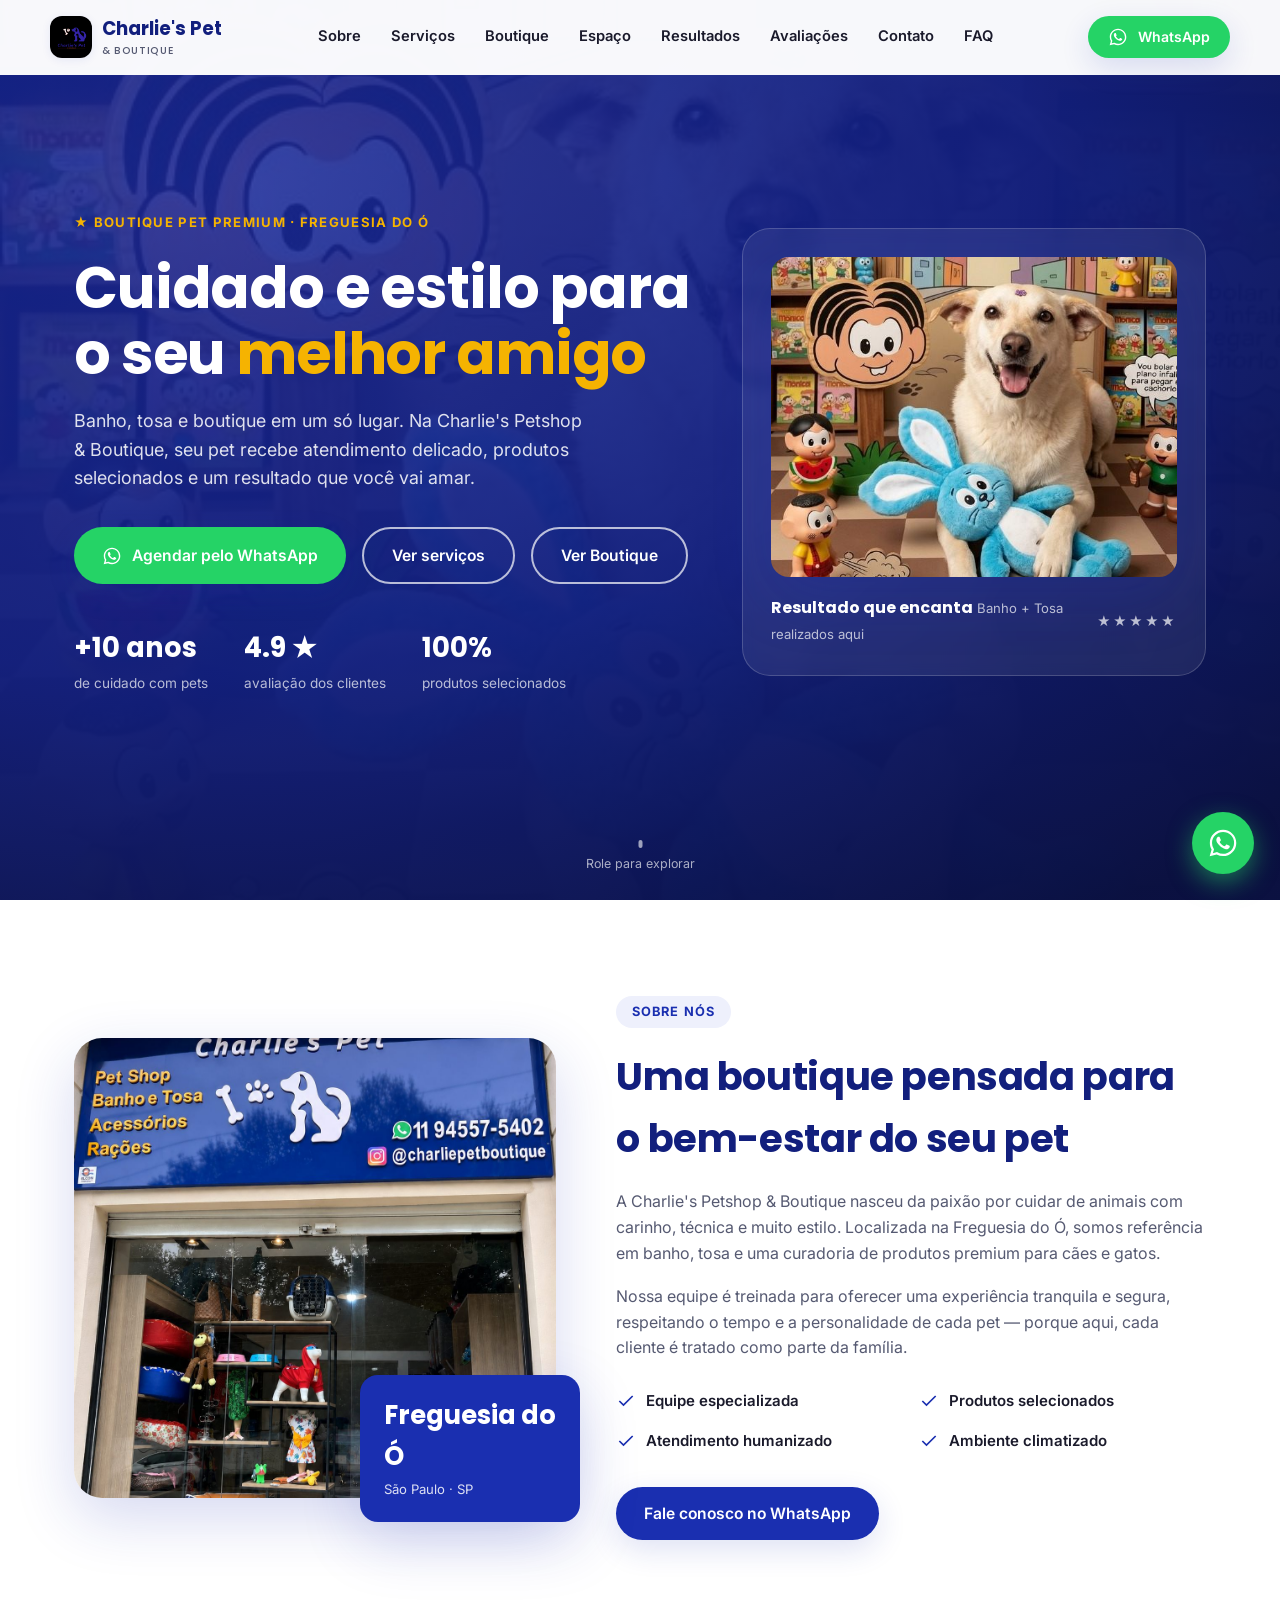
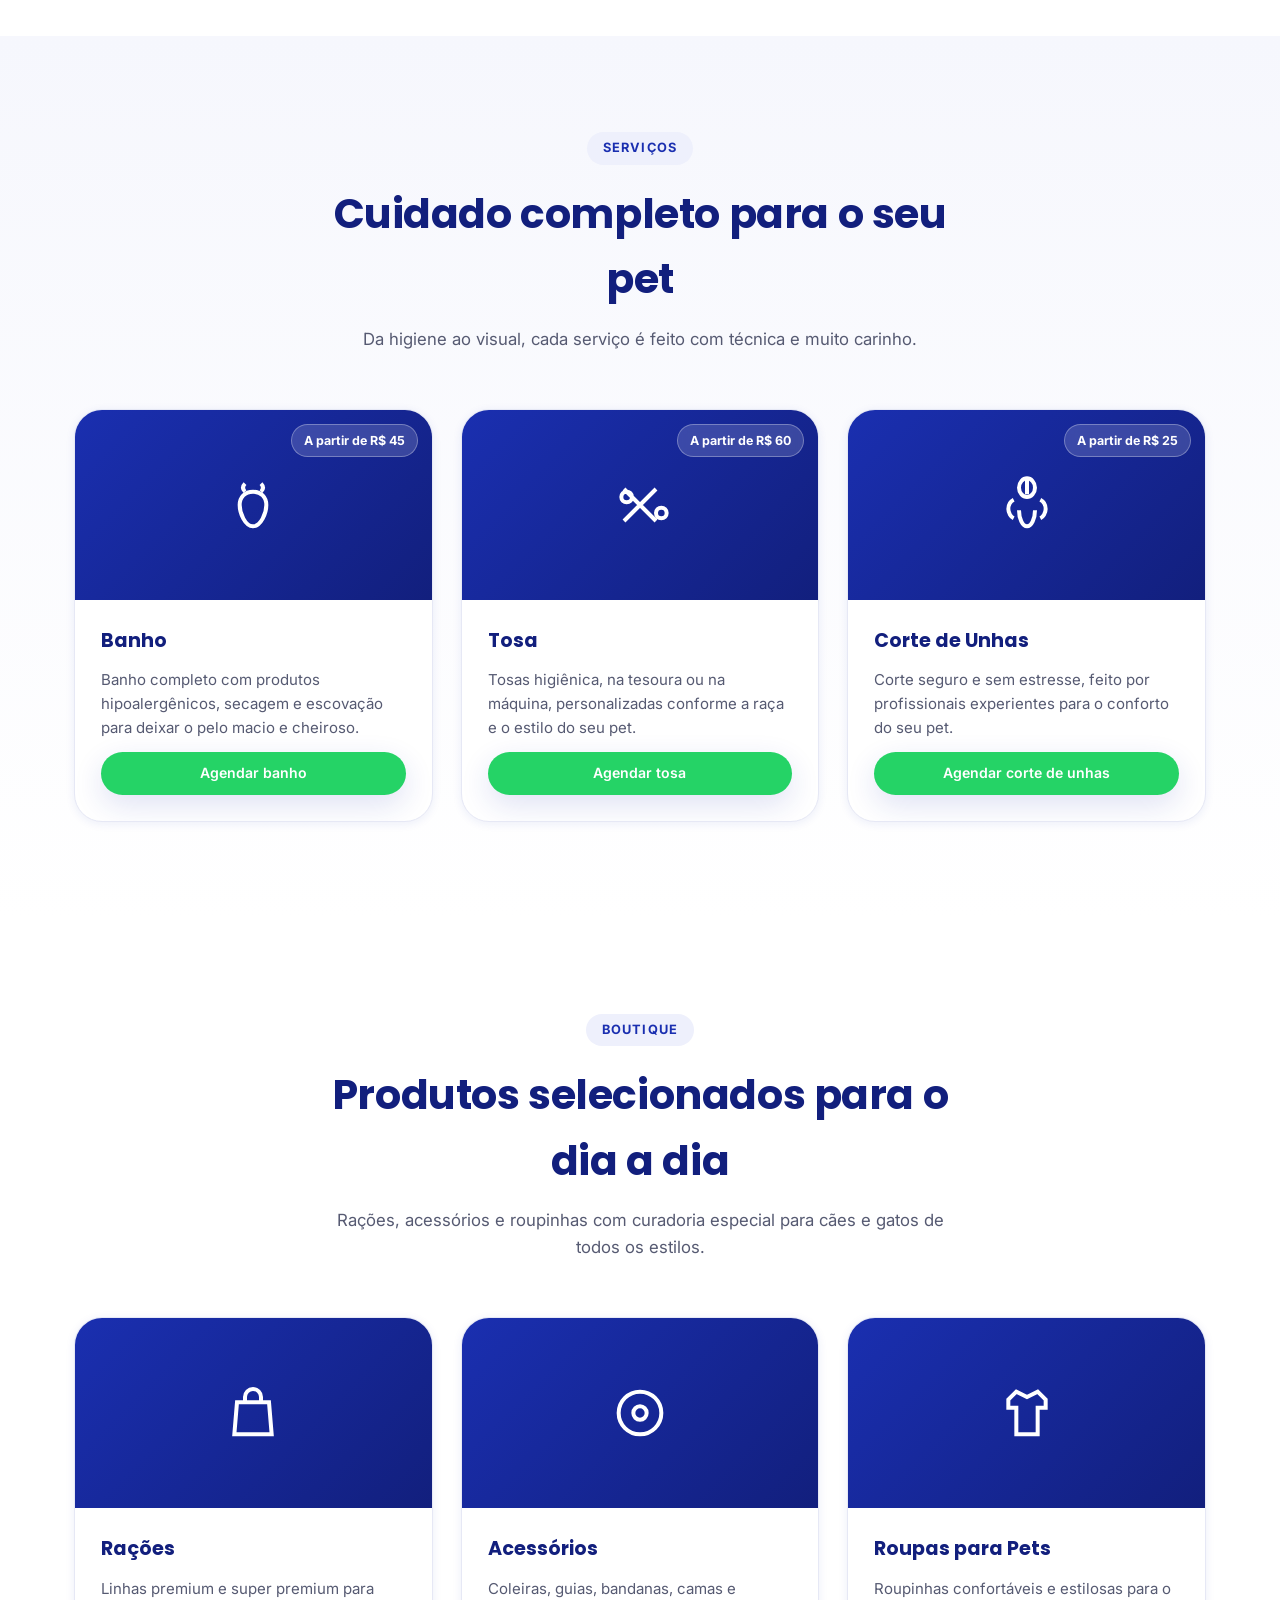
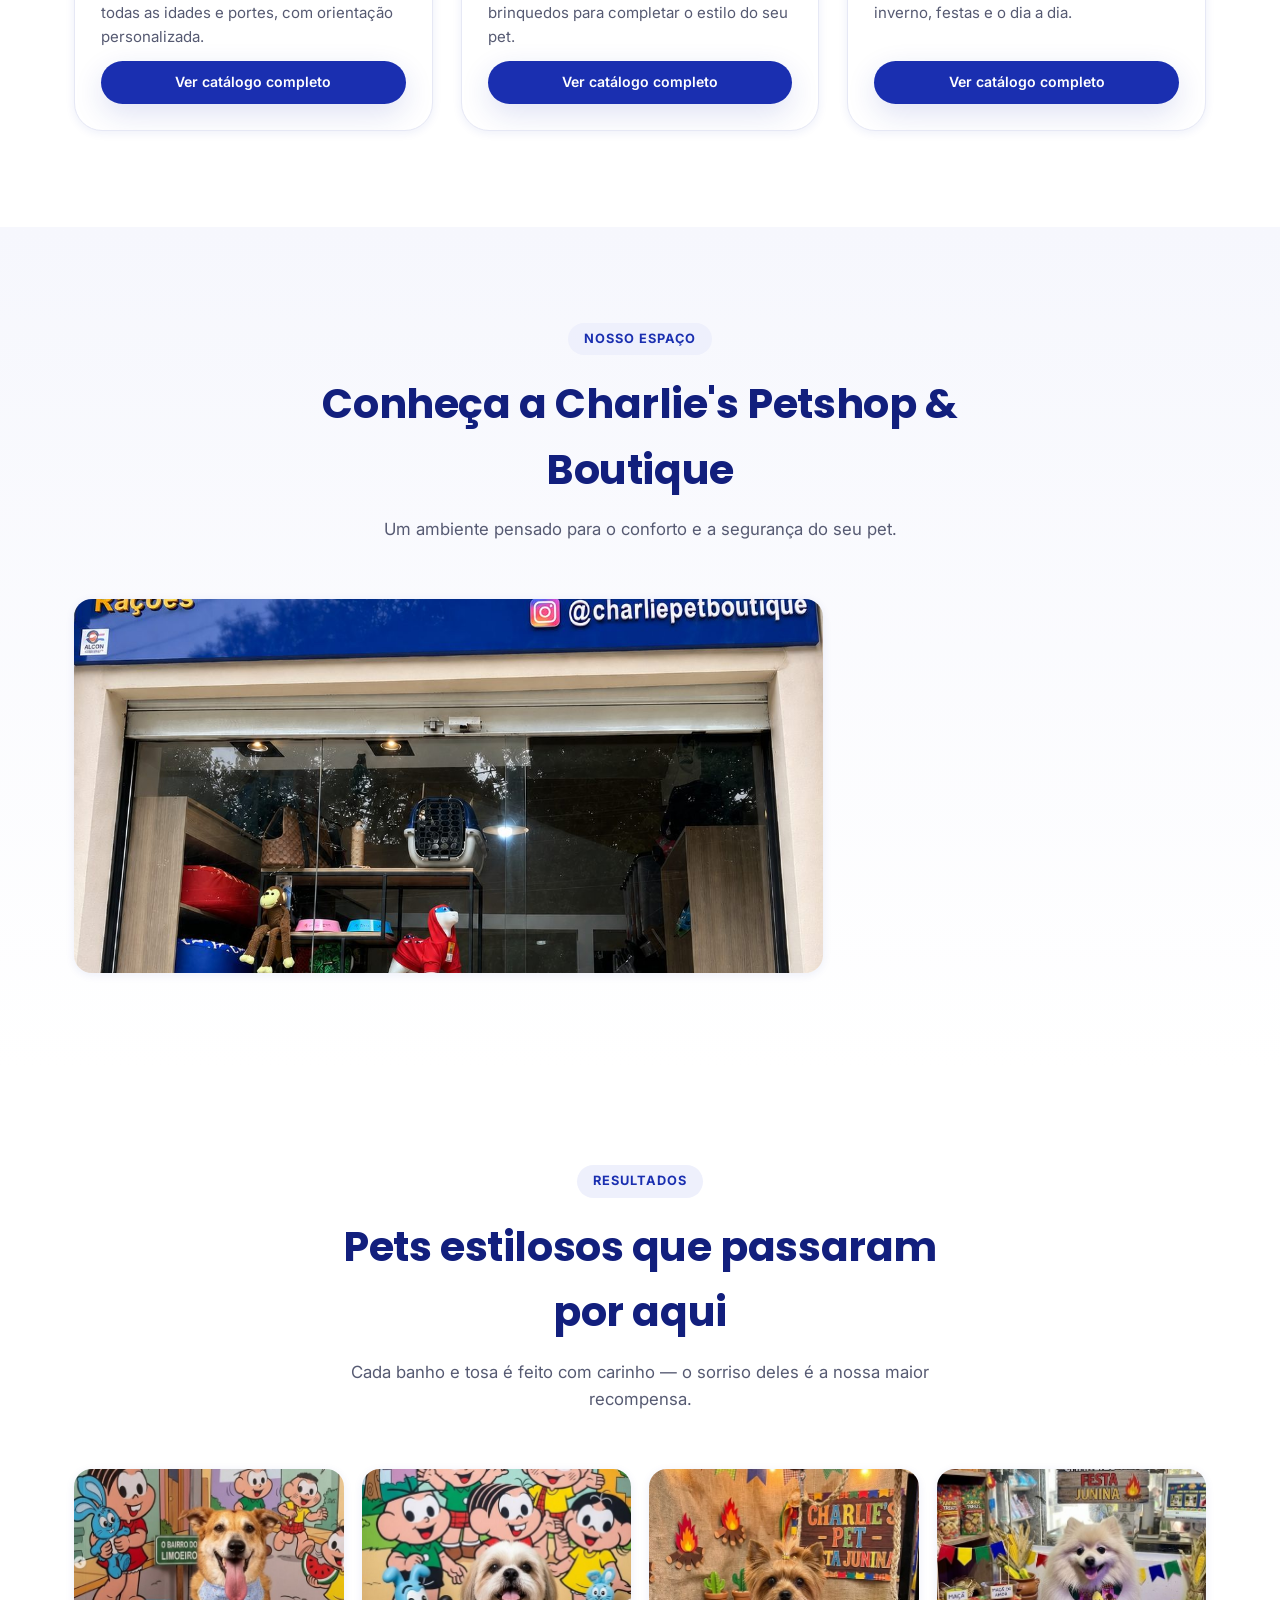
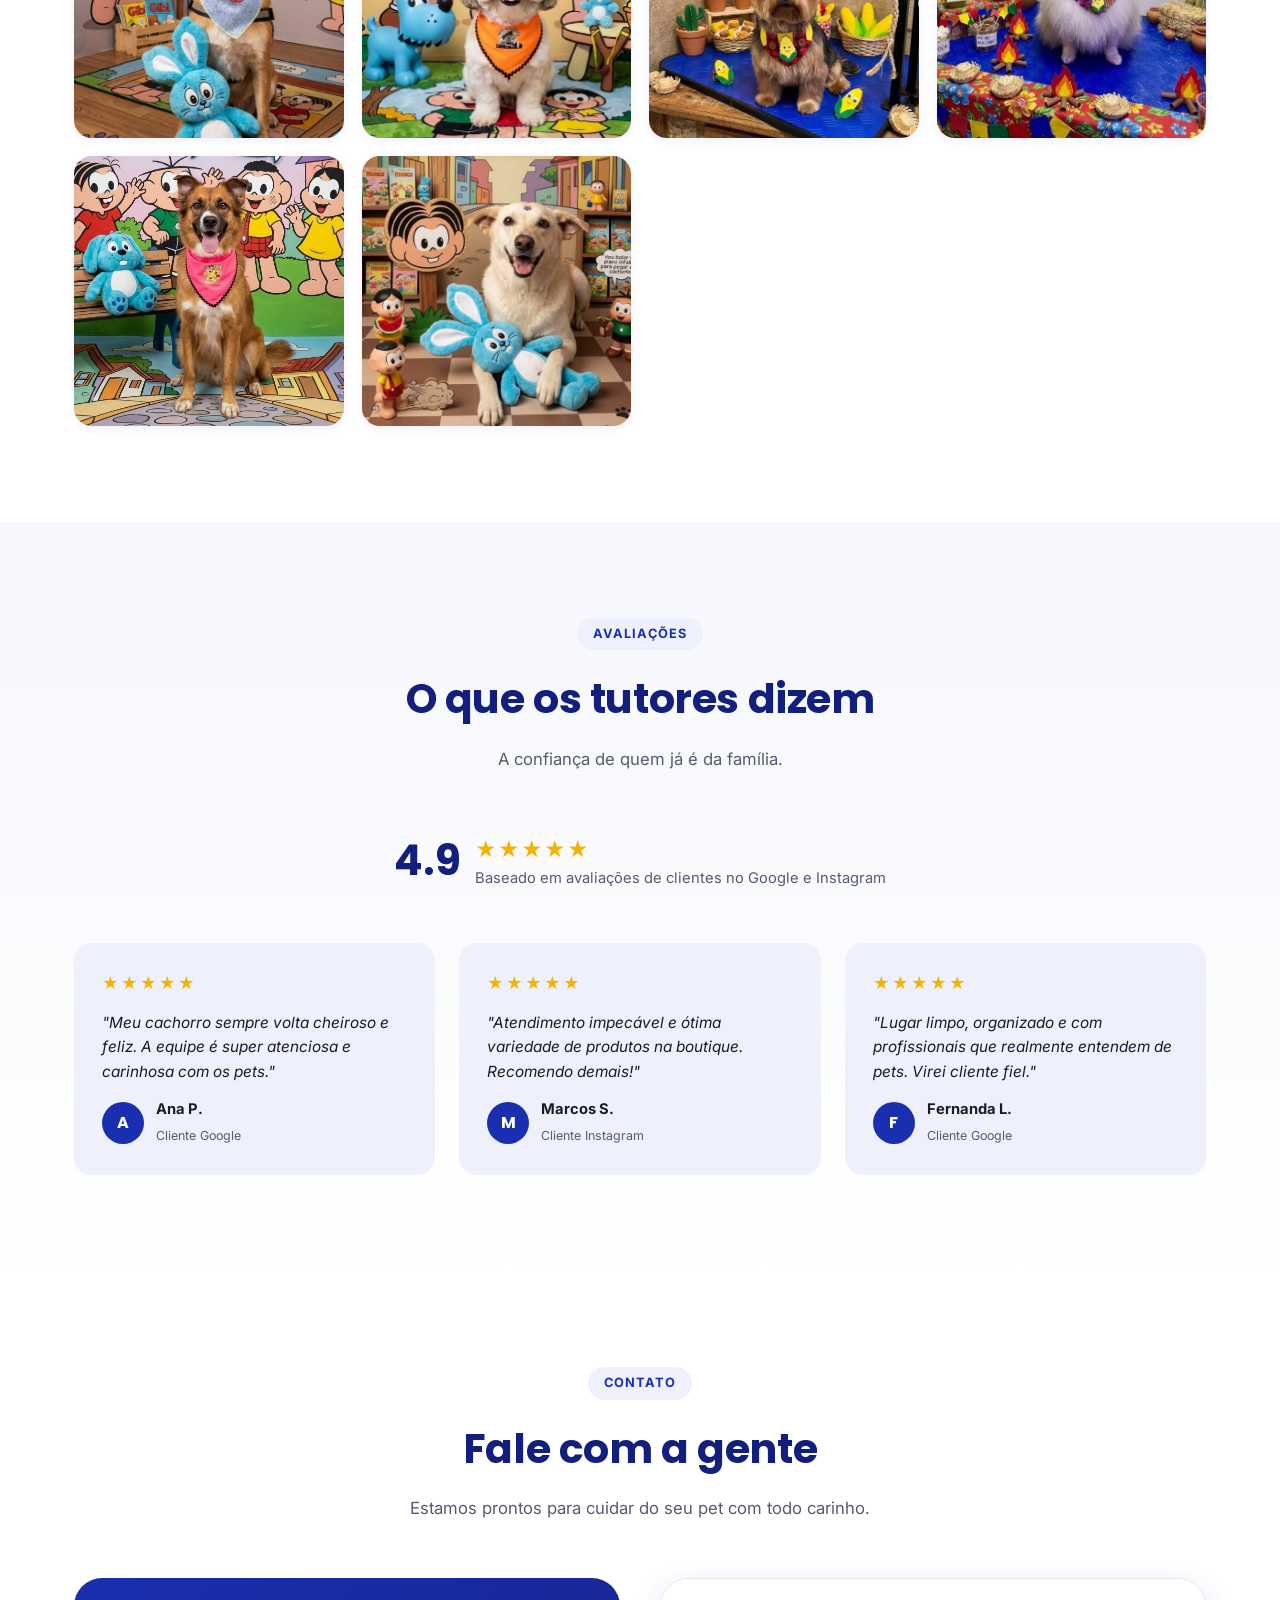
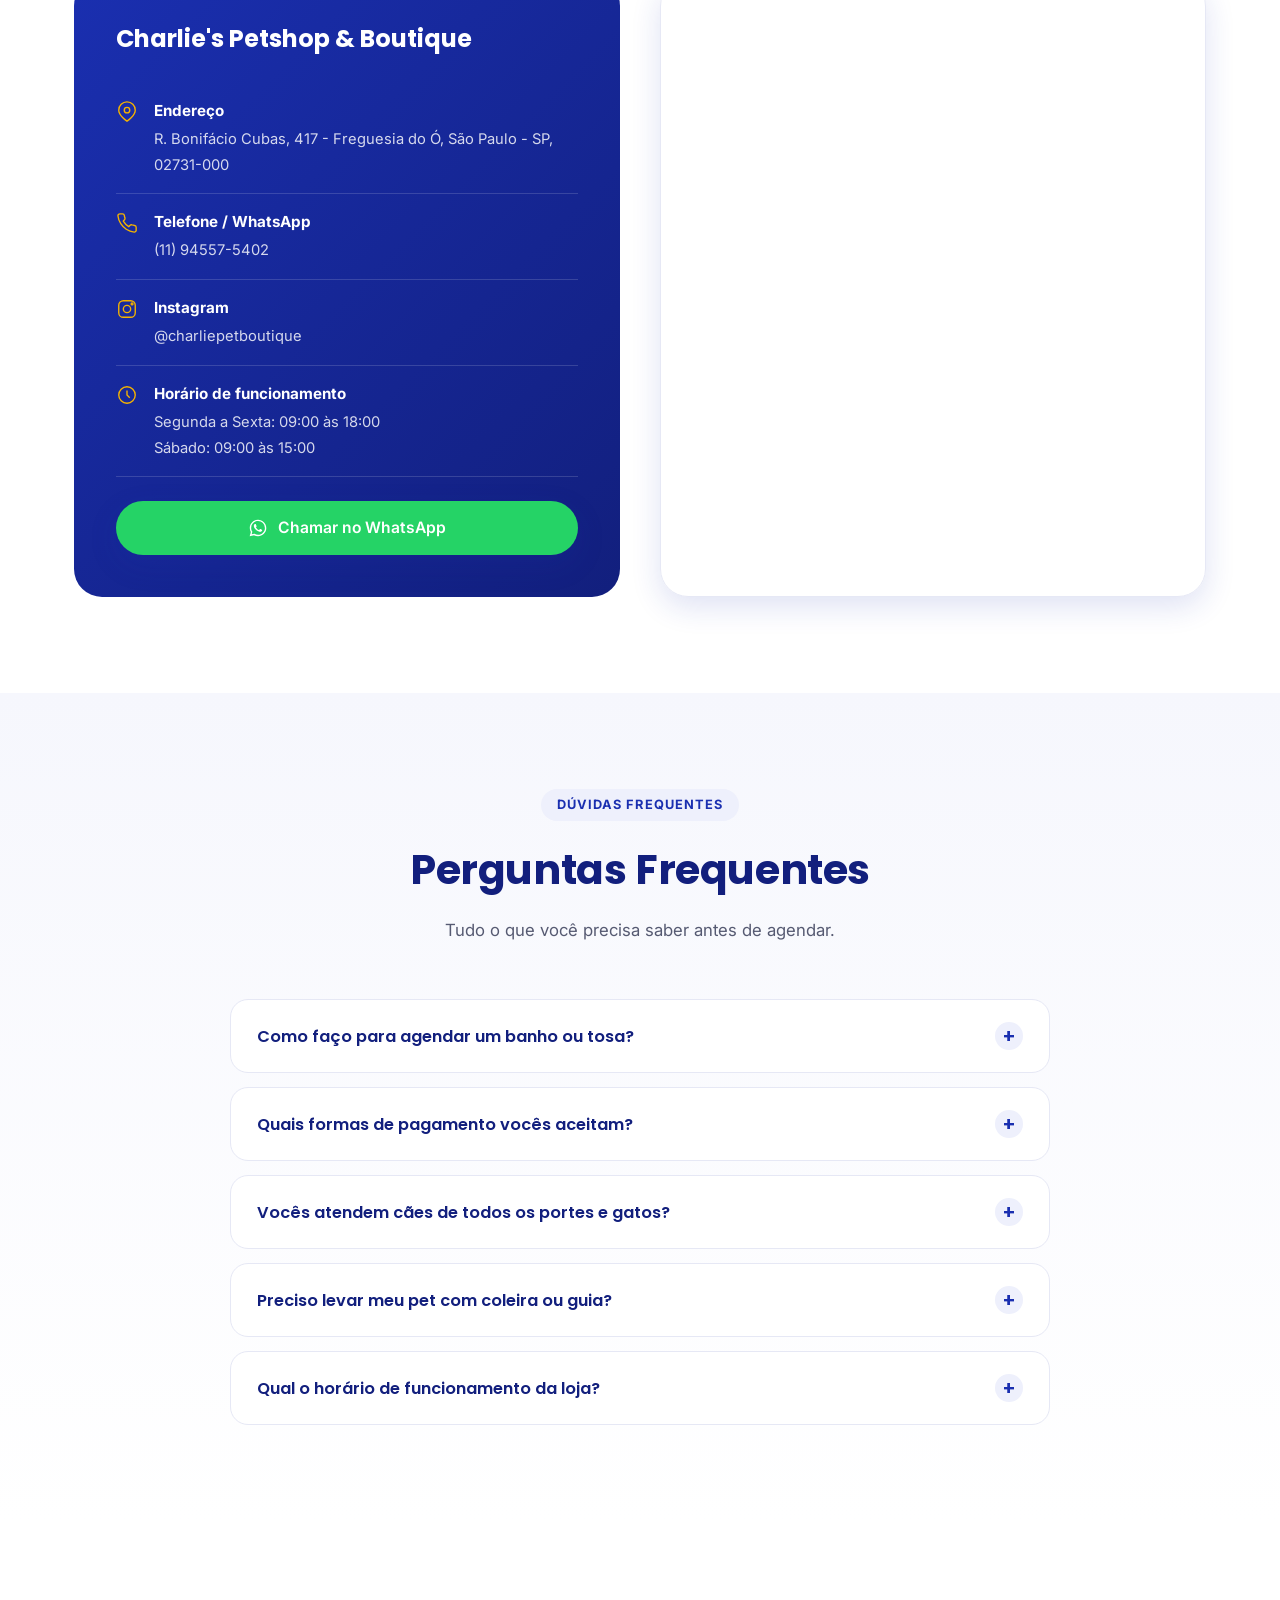
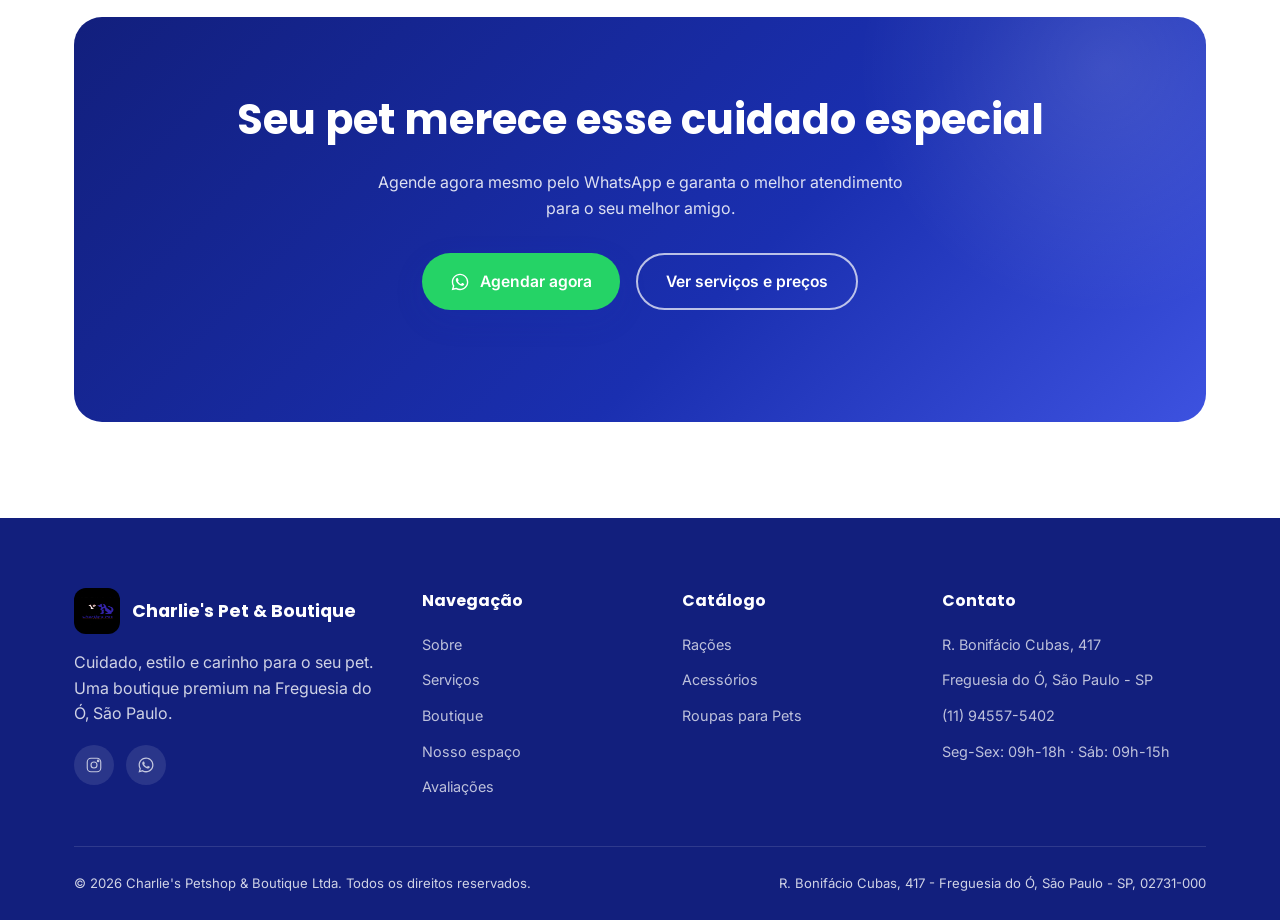
==== commit 54b018c5: "Adiciona catálogo de produtos (Rações, Acessórios, Roupas) com pedido via WhatsApp - Cria 3 páginas " ====
--- a/index.html
+++ b/index.html
@@ -135,6 +135,7 @@
             Agendar pelo WhatsApp
           </a>
           <a class="btn btn-outline" href="#servicos">Ver serviços</a>
+          <a class="btn btn-outline" href="#boutique">Ver Boutique</a>
         </div>
         <div class="hero-stats">
           <div><strong>+10 anos</strong><span>de cuidado com pets</span></div>
@@ -249,7 +250,7 @@
           <div class="card-body">
             <h3>Rações</h3>
             <p>Linhas premium e super premium para todas as idades e portes, com orientação personalizada.</p>
-            <a class="btn btn-primary btn-sm btn-block" href="https://wa.me/5511945575402?text=Ol%C3%A1%2C%20quero%20saber%20sobre%20as%20ra%C3%A7%C3%B5es%20dispon%C3%ADveis!" target="_blank" rel="noopener">Consultar rações</a>
+            <a class="btn btn-royal btn-sm btn-block" href="catalogo-racoes.html">Ver catálogo completo</a>
           </div>
         </div>
 
@@ -260,7 +261,7 @@
           <div class="card-body">
             <h3>Acessórios</h3>
             <p>Coleiras, guias, bandanas, camas e brinquedos para completar o estilo do seu pet.</p>
-            <a class="btn btn-primary btn-sm btn-block" href="https://wa.me/5511945575402?text=Ol%C3%A1%2C%20quero%20ver%20os%20acess%C3%B3rios%20dispon%C3%ADveis!" target="_blank" rel="noopener">Ver acessórios</a>
+            <a class="btn btn-royal btn-sm btn-block" href="catalogo-acessorios.html">Ver catálogo completo</a>
           </div>
         </div>
 
@@ -271,7 +272,7 @@
           <div class="card-body">
             <h3>Roupas para Pets</h3>
             <p>Roupinhas confortáveis e estilosas para o inverno, festas e o dia a dia.</p>
-            <a class="btn btn-primary btn-sm btn-block" href="https://wa.me/5511945575402?text=Ol%C3%A1%2C%20quero%20ver%20as%20roupas%20para%20pets%20dispon%C3%ADveis!" target="_blank" rel="noopener">Ver roupinhas</a>
+            <a class="btn btn-royal btn-sm btn-block" href="catalogo-roupas.html">Ver catálogo completo</a>
           </div>
         </div>
       </div>
@@ -517,12 +518,11 @@
       </div>
 
       <div class="footer-col">
-        <h4>Serviços</h4>
+        <h4>Catálogo</h4>
         <ul>
-          <li><span>Banho</span></li>
-          <li><span>Tosa</span></li>
-          <li><span>Corte de Unhas</span></li>
-          <li><span>Rações e Acessórios</span></li>
+          <li><a href="catalogo-racoes.html">Rações</a></li>
+          <li><a href="catalogo-acessorios.html">Acessórios</a></li>
+          <li><a href="catalogo-roupas.html">Roupas para Pets</a></li>
         </ul>
       </div>
 
--- a/assets/css/styles.css
+++ b/assets/css/styles.css
@@ -27,7 +27,11 @@
 
 * { box-sizing: border-box; margin: 0; padding: 0; }
 
-html { scroll-behavior: smooth; }
+html {
+  scroll-behavior: smooth;
+  -webkit-text-size-adjust: 100%;
+  text-size-adjust: 100%;
+}
 
 body {
   font-family: var(--font-body);
@@ -35,6 +39,7 @@
   background: var(--white);
   line-height: 1.6;
   overflow-x: hidden;
+  width: 100%;
 }
 
 img { max-width: 100%; display: block; }
@@ -133,10 +138,11 @@
   position: fixed;
   top: 0; left: 0; right: 0;
   z-index: 1000;
-  background: rgba(255,255,255,0.85);
-  backdrop-filter: blur(10px);
+  background: rgba(255,255,255,0.97);
   border-bottom: 1px solid transparent;
   transition: box-shadow 0.3s ease, border-color 0.3s ease;
+  transform: translateZ(0);
+  will-change: box-shadow;
 }
 .site-header.scrolled {
   box-shadow: 0 2px 20px rgba(26,47,176,0.08);
@@ -443,6 +449,64 @@
 .card-body { padding: 26px; display: flex; flex-direction: column; gap: 12px; flex: 1; }
 .card-body h3 { font-family: var(--font-heading); font-size: 1.2rem; color: var(--royal-blue-dark); }
 .card-body p { color: var(--ink-soft); font-size: 0.94rem; flex: 1; }
+
+/* ---------- Catalog pages ---------- */
+.catalog-hero {
+  padding: 150px 0 60px;
+  background: linear-gradient(135deg, var(--royal-blue) 0%, var(--royal-blue-dark) 100%);
+  color: var(--white);
+  text-align: center;
+}
+.breadcrumb {
+  display: flex;
+  align-items: center;
+  justify-content: center;
+  gap: 8px;
+  font-size: 0.85rem;
+  color: rgba(255,255,255,0.7);
+  margin-bottom: 20px;
+}
+.breadcrumb a { color: rgba(255,255,255,0.95); font-weight: 600; }
+.breadcrumb a:hover { text-decoration: underline; }
+.catalog-hero h1 {
+  font-family: var(--font-heading);
+  font-size: clamp(1.9rem, 3.6vw, 2.8rem);
+  font-weight: 700;
+  margin-bottom: 14px;
+}
+.catalog-hero p { color: rgba(255,255,255,0.85); max-width: 600px; margin: 0 auto; }
+
+.notice-banner {
+  display: flex;
+  align-items: flex-start;
+  gap: 14px;
+  background: var(--royal-blue-soft);
+  border: 1px solid var(--border);
+  border-radius: var(--radius-md);
+  padding: 20px 24px;
+  margin-bottom: 44px;
+}
+.notice-banner svg { width: 22px; height: 22px; color: var(--royal-blue); flex-shrink: 0; margin-top: 2px; }
+.notice-banner p { color: var(--ink-soft); font-size: 0.92rem; }
+.notice-banner strong { color: var(--royal-blue-dark); }
+
+.product-grid {
+  display: grid;
+  grid-template-columns: repeat(3, 1fr);
+  gap: 28px;
+}
+.card-media .size-chip {
+  position: absolute;
+  top: 14px; left: 14px;
+  background: rgba(255,255,255,0.16);
+  border: 1px solid rgba(255,255,255,0.3);
+  color: var(--white);
+  font-size: 0.74rem;
+  font-weight: 700;
+  padding: 5px 11px;
+  border-radius: 100px;
+}
+.price-tag.price-consult { background: rgba(245,179,1,0.22); border-color: rgba(245,179,1,0.5); }
 
 /* ---------- Gallery ---------- */
 .gallery-grid {
@@ -749,6 +813,7 @@
   .about-grid { grid-template-columns: 1fr; }
   .about-media img { height: 340px; }
   .cards-grid { grid-template-columns: repeat(2, 1fr); }
+  .product-grid { grid-template-columns: repeat(2, 1fr); }
   .gallery-grid { grid-template-columns: repeat(3, 1fr); }
   .gallery-grid.space-gallery { grid-template-columns: repeat(2, 1fr); }
   .reviews-grid { grid-template-columns: 1fr; }
@@ -776,13 +841,33 @@
   .nav-toggle { display: block; }
   .nav-actions .btn span.btn-label { display: none; }
   .hero-stats { gap: 22px; }
-  .about-badge { position: static; margin-top: -40px; margin-left: 16px; }
+  .about-media img { height: 320px; }
+  .about-badge {
+    position: absolute;
+    bottom: 14px;
+    left: 14px;
+    right: auto;
+    padding: 12px 18px;
+    max-width: 200px;
+    border-radius: var(--radius-sm);
+  }
+  .about-badge strong { font-size: 1.15rem; }
+  .about-badge span { font-size: 0.72rem; }
   .about-list { grid-template-columns: 1fr; }
   .cards-grid { grid-template-columns: 1fr; }
+  .product-grid { grid-template-columns: 1fr; }
+  .catalog-hero { padding: 130px 0 44px; }
   .gallery-grid { grid-template-columns: repeat(2, 1fr); }
   .gallery-grid.space-gallery { grid-template-columns: 1fr; }
   .gallery-item.wide { grid-column: span 1; aspect-ratio: 1/1; }
   .footer-grid { grid-template-columns: 1fr; }
   .footer-bottom { flex-direction: column; text-align: center; }
   .cta-final { padding: 50px 24px; }
-}
+  .whatsapp-float {
+    width: 52px;
+    height: 52px;
+    bottom: calc(16px + env(safe-area-inset-bottom, 0px));
+    right: 16px;
+  }
+  .whatsapp-float svg { width: 26px; height: 26px; }
+}
